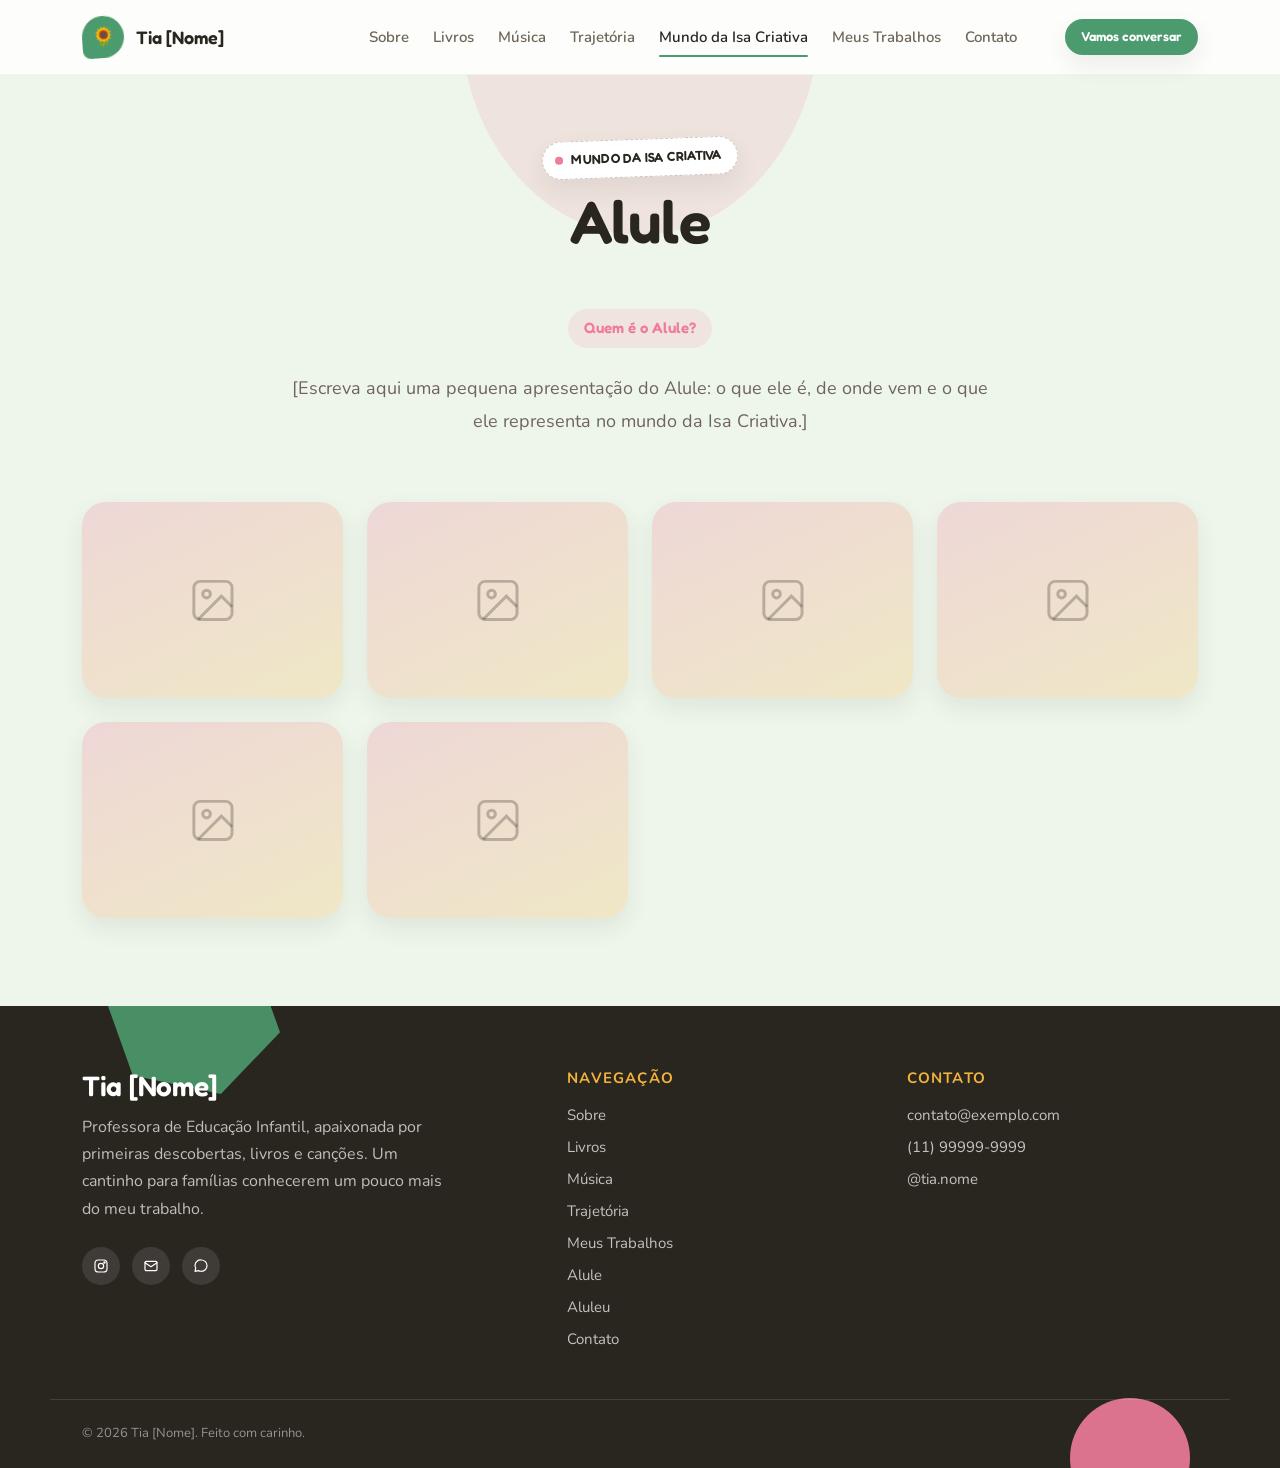
==== alule.html @ ca898e79 "Add pages for Alule and Aluleu, including character bios and galleries - Created alule.html and alul" ====
<!doctype html>
<html lang="pt-BR">
<head>
  <meta charset="UTF-8" />
  <meta name="viewport" content="width=device-width, initial-scale=1.0" />
  <title>Alule — Mundo da Isa Criativa</title>
  <meta name="description" content="Conheça o Alule, um dos personagens do mundo da Isa Criativa." />

  <link rel="icon" href="data:image/svg+xml,%3Csvg xmlns='http://www.w3.org/2000/svg' viewBox='0 0 100 100'%3E%3Ctext y='.9em' font-size='90'%3E🌻%3C/text%3E%3C/svg%3E" />

  <link rel="preconnect" href="https://fonts.googleapis.com" />
  <link rel="preconnect" href="https://fonts.gstatic.com" crossorigin />
  <link href="https://fonts.googleapis.com/css2?family=Fredoka:wght@500;600;700&family=Nunito:wght@400;600;700;800&display=swap" rel="stylesheet" />

  <link rel="stylesheet" href="css/style.css" />
</head>
<body class="inner-page" style="--page-accent: var(--color-pink); --page-accent-rgb: var(--color-pink-rgb);">
  <a class="skip-link" href="#main">Pular para o conteúdo</a>

  <!-- ===================== HEADER ===================== -->
  <header class="header" id="header">
    <div class="container header__inner">
      <a href="index.html#home" class="header__logo">
        <span class="header__logo-mark">🌻</span>
        Tia [Nome]
      </a>

      <nav class="nav" id="nav">
        <ul class="nav__list">
          <li><a href="index.html#sobre" class="nav__link">Sobre</a></li>
          <li><a href="index.html#livros" class="nav__link">Livros</a></li>
          <li><a href="index.html#musica" class="nav__link">Música</a></li>
          <li><a href="index.html#trajetoria" class="nav__link">Trajetória</a></li>
          <li class="nav__item--has-children">
            <a href="alule.html" class="nav__link">Mundo da Isa Criativa</a>
            <ul class="nav__submenu">
              <li><a href="alule.html" class="nav__link">Alule</a></li>
              <li><a href="aluleu.html" class="nav__link">Aluleu</a></li>
            </ul>
          </li>
          <li><a href="trabalhos.html" class="nav__link">Meus Trabalhos</a></li>
          <li><a href="index.html#contato" class="nav__link">Contato</a></li>
          <li><a href="index.html#contato" class="btn btn--primary btn--sm nav__cta-mobile">Vamos conversar</a></li>
        </ul>
      </nav>

      <a href="index.html#contato" class="btn btn--primary btn--sm header__cta">Vamos conversar</a>

      <button class="nav-toggle" id="navToggle" aria-label="Abrir menu" aria-expanded="false" aria-controls="nav">
        <span></span><span></span><span></span>
      </button>
    </div>
  </header>

  <main id="main">
    <!-- ===================== CABEÇALHO DA PÁGINA ===================== -->
    <section class="page-header">
      <div class="container page-header__inner">
        <span class="eyebrow"><span class="eyebrow__dot"></span> Mundo da Isa Criativa</span>
        <h1 class="page-header__title">Alule</h1>
      </div>
    </section>

    <!-- ===================== TEXTO DE APRESENTAÇÃO ===================== -->
    <section class="section" style="padding-top: 0;">
      <div class="container section__container">
        <!--
          ===================== EDITE SÓ AQUI =====================
          Troque o texto dentro do(s) <p> abaixo pela apresentação real
          do Alule. Pode usar mais de um parágrafo (copie a linha
          <p class="character-bio__text">...</p> quantas vezes precisar).
          ============================================================
        -->
        <div class="character-bio">
          <span class="character-bio__badge">Quem é o Alule?</span>
          <p class="character-bio__text">
            [Escreva aqui uma pequena apresentação do Alule: o que ele é, de onde vem e o
            que ele representa no mundo da Isa Criativa.]
          </p>
        </div>

        <!--
          A galeria abaixo é montada automaticamente por js/galeria.js, a
          partir da lista em js/data-alule.js. Para adicionar/trocar fotos,
          edite SÓ o js/data-alule.js — não precisa mexer neste HTML.
        -->
        <div class="gallery" id="gallery" data-fonte="DADOS_ALULE"></div>
      </div>
    </section>
  </main>

  <!-- ===================== FOOTER ===================== -->
  <footer class="footer">
    <div class="container footer__grid">
      <div class="footer__brand">
        <h2>Tia [Nome]</h2>
        <p>
          Professora de Educação Infantil, apaixonada por primeiras descobertas, livros e
          canções. Um cantinho para famílias conhecerem um pouco mais do meu trabalho.
        </p>
        <div class="footer__socials">
          <a href="https://instagram.com/" target="_blank" rel="noopener" class="footer__social" aria-label="Instagram">
            <svg viewBox="0 0 24 24" fill="none" stroke="currentColor" stroke-width="1.8" stroke-linecap="round" stroke-linejoin="round">
              <rect x="3" y="3" width="18" height="18" rx="5"></rect>
              <circle cx="12" cy="12" r="4"></circle>
              <circle cx="17.2" cy="6.8" r="1"></circle>
            </svg>
          </a>
          <a href="mailto:contato@exemplo.com" class="footer__social" aria-label="E-mail">
            <svg viewBox="0 0 24 24" fill="none" stroke="currentColor" stroke-width="1.8" stroke-linecap="round" stroke-linejoin="round">
              <rect x="3" y="5" width="18" height="14" rx="2"></rect>
              <path d="m3 7 9 6 9-6"></path>
            </svg>
          </a>
          <a href="https://wa.me/5511999999999" target="_blank" rel="noopener" class="footer__social" aria-label="WhatsApp">
            <svg viewBox="0 0 24 24" fill="none" stroke="currentColor" stroke-width="1.8" stroke-linecap="round" stroke-linejoin="round">
              <path d="M21 11.5a8.4 8.4 0 0 1-8.9 8.4 8.5 8.5 0 0 1-4-1L3 20l1.1-5a8.3 8.3 0 0 1-1.1-4.2A8.4 8.4 0 0 1 12.4 3 8.4 8.4 0 0 1 21 11.5Z"></path>
            </svg>
          </a>
        </div>
      </div>

      <div class="footer__column">
        <h3>Navegação</h3>
        <ul>
          <li><a href="index.html#sobre">Sobre</a></li>
          <li><a href="index.html#livros">Livros</a></li>
          <li><a href="index.html#musica">Música</a></li>
          <li><a href="index.html#trajetoria">Trajetória</a></li>
          <li><a href="trabalhos.html">Meus Trabalhos</a></li>
          <li><a href="alule.html">Alule</a></li>
          <li><a href="aluleu.html">Aluleu</a></li>
          <li><a href="index.html#contato">Contato</a></li>
        </ul>
      </div>

      <div class="footer__column">
        <h3>Contato</h3>
        <ul>
          <li><a href="mailto:contato@exemplo.com">contato@exemplo.com</a></li>
          <li><a href="https://wa.me/5511999999999" target="_blank" rel="noopener">(11) 99999-9999</a></li>
          <li><a href="https://instagram.com/" target="_blank" rel="noopener">@tia.nome</a></li>
        </ul>
      </div>
    </div>

    <div class="container footer__bottom">
      <p>&copy; <span id="year"></span> Tia [Nome]. Feito com carinho.</p>
      <!-- <p class="footer__credit">Site desenvolvido por Augusto</p> -->
    </div>
  </footer>

  <script src="js/data-alule.js" defer></script>
  <script src="js/galeria.js" defer></script>
  <script src="js/main.js" defer></script>
</body>
</html>
---- css/style.css ----
/* =========================================================================
   PORTFÓLIO — PROFESSORA DE EDUCAÇÃO INFANTIL
   Folha de estilos única, organizada nos mesmos blocos do projeto Sass
   original (abstracts > base > components > layout > pages), só que já
   compilada para CSS puro.
   ========================================================================= */

/* -------------------------------------------------------------------------
   1. ABSTRACTS — variáveis
   Paleta "mundo da Isa Criativa": fundo verde clarinho + tinta carvão + 6
   cores vivas dos personagens, cada uma com um trabalho fixo (verde =
   natureza, amarelo = alegria, rosa = afeto, azul = calma, roxo =
   imaginação, vermelho = energia). Para trocar QUALQUER cor do site,
   mude só os valores aqui dentro — o resto do arquivo usa só var(--nome).
   ------------------------------------------------------------------------- */
:root {
  /* Cores base */
  --color-text: #29251f;
  --color-text-rgb: 41, 37, 31;
  --color-text-light: #6f6559;
  --color-white: #ffffff;
  --color-white-rgb: 255, 255, 255;
  --color-background: #eef6ec;
  --color-background-soft: #e1efdd;
  --color-border: #d9e8d4;

  /* Cores de destaque — as cores "vivas" dos personagens */
  --color-green: #4c9b6e;
  --color-green-rgb: 76, 155, 110;
  --color-yellow: #f2b33d;
  --color-yellow-rgb: 242, 179, 61;
  --color-pink: #ef7c98;
  --color-pink-rgb: 239, 124, 152;
  --color-blue: #4695d6;
  --color-blue-rgb: 70, 149, 214;
  --color-purple: #9a7fcb;
  --color-purple-rgb: 154, 127, 203;
  --color-red: #e4573f;
  --color-red-rgb: 228, 87, 63;

  /* Tipografia */
  --font-display: "Fredoka", ui-rounded, "Segoe UI", sans-serif;
  --font-body: "Nunito", "Segoe UI", sans-serif;

  --font-xs: 0.8125rem;
  --font-sm: 0.9375rem;
  --font-md: 1rem;
  --font-lg: 1.125rem;
  --font-xl: 1.375rem;
  --font-2xl: 1.75rem;

  --fw-regular: 400;
  --fw-semibold: 600;
  --fw-bold: 700;
  --fw-extrabold: 800;

  /* Espaçamentos */
  --space-1: 0.25rem;
  --space-2: 0.5rem;
  --space-3: 0.75rem;
  --space-4: 1rem;
  --space-5: 1.5rem;
  --space-6: 2rem;
  --space-7: 2.5rem;
  --space-8: 3rem;
  --space-9: 4rem;
  --space-10: 5.5rem;

  /* Raios */
  --radius-sm: 10px;
  --radius-md: 16px;
  --radius-lg: 24px;
  --radius-xl: 28px;
  --radius-pill: 999px;

  /* Sombras */
  --shadow-sm: 0 10px 24px rgba(var(--color-text-rgb), 0.08);
  --shadow-md: 0 18px 36px rgba(var(--color-text-rgb), 0.12);
  --shadow-lg: 0 34px 64px rgba(var(--color-text-rgb), 0.18);

  /* Transições */
  --transition-fast: 150ms ease;
  --transition-normal: 300ms cubic-bezier(0.4, 0, 0.2, 1);

  /* Camadas */
  --z-background: 0;
  --z-default: 1;
  --z-content: 2;
  --z-header: 100;
  --z-overlay: 200;

  /* Layout */
  --container-max: 1180px;
}

/* -------------------------------------------------------------------------
   2. BASE — reset
   ------------------------------------------------------------------------- */
*,
*::before,
*::after {
  box-sizing: border-box;
}

* {
  margin: 0;
}

html {
  -webkit-text-size-adjust: 100%;
  scroll-behavior: smooth;
}

body {
  min-height: 100svh;
  line-height: 1.5;
  -webkit-font-smoothing: antialiased;
}

img,
picture,
svg {
  display: block;
  max-width: 100%;
}

input,
button,
textarea,
select {
  font: inherit;
  color: inherit;
}

button {
  cursor: pointer;
  background: none;
  border: none;
}

a {
  color: inherit;
  text-decoration: none;
}

ul,
ol {
  list-style: none;
  padding: 0;
}

table {
  border-collapse: collapse;
}

@media (prefers-reduced-motion: reduce) {
  html {
    scroll-behavior: auto;
  }

  *,
  *::before,
  *::after {
    animation-duration: 0.001ms !important;
    animation-iteration-count: 1 !important;
    transition-duration: 0.001ms !important;
    scroll-behavior: auto !important;
  }
}

/* -------------------------------------------------------------------------
   3. BASE — tipografia
   ------------------------------------------------------------------------- */
body {
  font-family: var(--font-body);
  font-size: var(--font-md);
  font-weight: var(--fw-regular);
  color: var(--color-text);
  background-color: var(--color-background);
}

h1,
h2,
h3,
h4 {
  font-family: var(--font-display);
  font-weight: var(--fw-semibold);
  line-height: 1.15;
  letter-spacing: -0.01em;
  color: var(--color-text);
}

h1 {
  font-size: clamp(2.25rem, 1.55rem + 3vw, 3.75rem);
  line-height: 1.08;
}

h2 {
  font-size: clamp(1.75rem, 1.45rem + 1.3vw, 2.5rem);
}

h3 {
  font-size: var(--font-xl);
  font-weight: var(--fw-bold);
}

h4 {
  font-size: var(--font-lg);
  font-weight: var(--fw-bold);
}

p {
  color: var(--color-text-light);
}

strong {
  color: var(--color-text);
  font-weight: var(--fw-bold);
}

.eyebrow {
  position: relative;
  display: inline-flex;
  align-items: center;
  gap: var(--space-2);
  padding: var(--space-2) var(--space-4) var(--space-2) var(--space-3);
  border-radius: var(--radius-pill);
  background-color: var(--color-white);
  border: 1.5px dashed rgba(var(--color-text-rgb), 0.22);
  font-family: var(--font-display);
  font-size: var(--font-xs);
  font-weight: var(--fw-semibold);
  letter-spacing: 0.03em;
  text-transform: uppercase;
  color: var(--color-text);
  transform: rotate(-2deg);
  box-shadow: var(--shadow-sm);
}

.eyebrow__dot {
  width: 8px;
  height: 8px;
  border-radius: 50%;
  background-color: var(--color-green);
  flex-shrink: 0;
}

.section--soft .eyebrow,
.contact .eyebrow {
  background-color: var(--color-background);
}

/* -------------------------------------------------------------------------
   4. BASE — utilitários e layout geral
   ------------------------------------------------------------------------- */
.container {
  width: 100%;
  max-width: var(--container-max);
  margin-inline: auto;
  padding-inline: var(--space-6);
}

.skip-link {
  position: absolute;
  top: -100px;
  left: var(--space-4);
  z-index: 999;
  padding: var(--space-3) var(--space-5);
  background-color: var(--color-text);
  color: var(--color-white);
  border-radius: var(--radius-md);
  transition: top var(--transition-fast);
}

.skip-link:focus-visible {
  top: var(--space-4);
}

:focus-visible {
  outline: 3px solid var(--color-blue);
  outline-offset: 3px;
  border-radius: 4px;
}

::selection {
  background-color: rgba(var(--color-yellow-rgb), 0.45);
  color: var(--color-text);
}

@media (max-width: 767px) {
  .container {
    padding-inline: var(--space-5);
  }
}

/* -------------------------------------------------------------------------
   5. COMPONENTS — botões
   ------------------------------------------------------------------------- */
.btn {
  position: relative;
  display: inline-flex;
  align-items: center;
  justify-content: center;
  gap: var(--space-2);
  padding: var(--space-4) var(--space-6);
  border-radius: var(--radius-pill);
  font-family: var(--font-display);
  font-size: var(--font-sm);
  font-weight: var(--fw-semibold);
  white-space: nowrap;
  transition: transform var(--transition-normal), box-shadow var(--transition-normal),
    background-color var(--transition-normal), border-color var(--transition-normal);
}

.btn svg {
  width: 18px;
  height: 18px;
  flex-shrink: 0;
}

.btn--primary {
  background-color: var(--color-green);
  color: var(--color-white);
  box-shadow: var(--shadow-sm);
}

.btn--primary:hover {
  transform: translateY(-3px);
  box-shadow: var(--shadow-md);
  background-color: #429164;
}

.btn--outline {
  background-color: transparent;
  color: var(--color-text);
  border: 1.5px solid var(--color-border);
}

.btn--outline:hover {
  transform: translateY(-3px);
  border-color: var(--color-text);
}

.btn--sm {
  padding: var(--space-2) var(--space-4);
  font-size: var(--font-xs);
}

.btn-row {
  display: flex;
  flex-wrap: wrap;
  align-items: center;
  gap: var(--space-4);
}

@media (max-width: 480px) {
  .btn-row {
    flex-direction: column;
    align-items: stretch;
  }

  .btn {
    width: 100%;
  }
}

/* -------------------------------------------------------------------------
   6. COMPONENTS — formas geométricas (recortes de papel)
   ------------------------------------------------------------------------- */
.shape {
  position: absolute;
  z-index: var(--z-default);
  pointer-events: none;
}

.shape--hexagon {
  clip-path: polygon(25% 3%, 75% 3%, 100% 50%, 75% 97%, 25% 97%, 0% 50%);
}

.shape--circle {
  border-radius: 50%;
}

.shape--square {
  border-radius: var(--radius-sm);
}

.shape--green {
  background-color: var(--color-green);
}

.shape--yellow {
  background-color: var(--color-yellow);
}

.shape--pink {
  background-color: var(--color-pink);
}

.shape--blue {
  background-color: var(--color-blue);
}

.shape--purple {
  background-color: var(--color-purple);
}

.shape--float {
  animation: float 5s ease-in-out infinite;
}

.shape--float-soft {
  animation: float-soft 6s ease-in-out infinite;
}

/* fita/tag adesiva usada como acento pontual */
.tape {
  position: absolute;
  z-index: var(--z-content);
  padding: var(--space-2) var(--space-4);
  background-color: var(--color-white);
  border-radius: var(--radius-sm);
  box-shadow: var(--shadow-sm);
  font-family: var(--font-display);
  font-size: var(--font-xs);
  font-weight: var(--fw-semibold);
  color: var(--color-text);
  transform: rotate(-6deg);
}

/* -------------------------------------------------------------------------
   7. COMPONENTS — livro
   .book-card normal: capa (foto real, com ícone de fallback caso a imagem
   ainda não exista) + título + autora + sinopse + botão "Comprar" grudado
   embaixo (margin-top: auto empurra o botão para o rodapé do card).
   .book-card--soon: terceiro card, sem capa/botão, estilo apagado com
   selo "Em breve". Para trocar texto/link, edite o HTML de cada <article>
   — este bloco de CSS serve para os três cards.
   ------------------------------------------------------------------------- */
.book-card {
  position: relative;
  z-index: var(--z-content);
  display: flex;
  flex-direction: column;
  height: 100%;
  padding: var(--space-6) var(--space-5) var(--space-5);
  background-color: var(--color-white);
  border-radius: var(--radius-lg);
  box-shadow: var(--shadow-sm);
  transition: transform var(--transition-normal), box-shadow var(--transition-normal);
}

.book-card:hover {
  transform: translateY(-6px) rotate(-1deg);
  box-shadow: var(--shadow-md);
}

.book-card__cover {
  position: relative;
  width: 100%;
  max-width: 150px;
  aspect-ratio: 3 / 4;
  margin-bottom: var(--space-5);
  overflow: hidden;
  border-radius: 6px 12px 12px 6px;
  box-shadow: -6px 0 0 -1px rgba(var(--color-text-rgb), 0.06), var(--shadow-sm);
  display: flex;
  align-items: center;
  justify-content: center;
}

.book-card__cover img {
  width: 100%;
  height: 100%;
  object-fit: cover;
}

.book-card__cover::before {
  content: "";
  position: absolute;
  inset: 6px 8px 6px 14px;
  border: 1.5px dashed rgba(255, 255, 255, 0.55);
  border-radius: 2px;
  pointer-events: none;
}

.book-card__cover svg {
  width: 34px;
  height: 34px;
  color: rgba(255, 255, 255, 0.9);
}

.book-card__cover--green {
  background-color: var(--color-green);
}

.book-card__cover--pink {
  background-color: var(--color-pink);
}

.book-card__cover--blue {
  background-color: var(--color-blue);
}

.book-card__cover--yellow {
  background-color: var(--color-yellow);
}

.book-card__cover--red {
  background-color: var(--color-red);
}

.book-card__title {
  margin-bottom: var(--space-1);
}

.book-card__author {
  display: block;
  margin-bottom: var(--space-3);
  font-size: var(--font-xs);
  font-weight: var(--fw-semibold);
  text-transform: uppercase;
  letter-spacing: 0.04em;
  color: var(--color-text-light);
}

.book-card__text {
  font-size: var(--font-sm);
  line-height: 1.7;
}

.book-card__buy {
  display: inline-flex;
  align-items: center;
  gap: var(--space-2);
  margin-top: var(--space-5);
  padding-top: var(--space-4);
  border-top: 1px dashed var(--color-border);
  font-family: var(--font-display);
  font-size: var(--font-sm);
  font-weight: var(--fw-semibold);
  color: var(--color-green);
  transition: gap var(--transition-fast);
}

.book-card__buy svg {
  width: 16px;
  height: 16px;
  flex-shrink: 0;
}

.book-card__buy:hover {
  gap: var(--space-3);
}

.book-card--soon {
  justify-content: center;
  align-items: flex-start;
  background-color: transparent;
  border: 1.5px dashed var(--color-border);
  box-shadow: none;
}

.book-card--soon:hover {
  transform: none;
  box-shadow: none;
}

.book-card__soon-badge {
  display: inline-flex;
  align-items: center;
  gap: var(--space-2);
  margin-bottom: var(--space-4);
  padding: var(--space-1) var(--space-3);
  border-radius: var(--radius-pill);
  background-color: rgba(var(--color-purple-rgb), 0.14);
  color: var(--color-purple);
  font-family: var(--font-display);
  font-size: var(--font-xs);
  font-weight: var(--fw-semibold);
  text-transform: uppercase;
  letter-spacing: 0.04em;
}

.book-card--soon .book-card__title {
  color: var(--color-text-light);
}

/* -------------------------------------------------------------------------
   8. COMPONENTS — player de música (funcional)
   Cada .player__track é um <button> real. js/musica-player.js alterna a
   classe .is-active e troca o ícone play/pause; a cor de cada faixa vem
   de data-color (green | yellow | pink | blue | purple | red), lido via
   --track-accent / --track-accent-rgb. Para trocar as músicas, edite
   SÓ o arquivo js/data-musica.js — este bloco de CSS não precisa mudar.
   ------------------------------------------------------------------------- */
.player {
  position: relative;
  z-index: var(--z-content);
  padding: var(--space-5);
  background-color: var(--color-white);
  border: 1px solid var(--color-border);
  border-radius: var(--radius-lg);
  box-shadow: var(--shadow-sm);
}

.player__label {
  display: block;
  margin-bottom: var(--space-3);
  font-size: var(--font-xs);
  font-weight: var(--fw-bold);
  text-transform: uppercase;
  letter-spacing: 0.06em;
  color: var(--color-green);
}

.player__track {
  display: flex;
  align-items: center;
  gap: var(--space-3);
  width: 100%;
  padding: var(--space-3) var(--space-2);
  border-radius: var(--radius-md);
  text-align: left;
  font-family: inherit;
  color: inherit;
  transition: background-color var(--transition-fast), transform var(--transition-fast);
}

.player__track + .player__track {
  border-top: 1px dashed var(--color-border);
}

.player__track:hover {
  background-color: rgba(var(--color-text-rgb), 0.035);
}

.player__track.is-active {
  background-color: rgba(var(--track-accent-rgb, var(--color-green-rgb)), 0.1);
}

.player__track:disabled {
  cursor: not-allowed;
  opacity: 0.5;
}

.player__icon {
  display: flex;
  align-items: center;
  justify-content: center;
  width: 34px;
  height: 34px;
  flex-shrink: 0;
  border-radius: 50%;
  background-color: rgba(var(--track-accent-rgb, var(--color-green-rgb)), 0.14);
  color: var(--track-accent, var(--color-green));
  transition: background-color var(--transition-fast);
}

.player__icon svg {
  width: 14px;
  height: 14px;
}

.player__icon .icon-pause {
  display: none;
}

.player__track.is-active .icon-play {
  display: none;
}

.player__track.is-active .icon-pause {
  display: block;
}

.player__name {
  font-size: var(--font-sm);
  font-weight: var(--fw-semibold);
  color: var(--color-text);
}

.player__meta {
  font-size: var(--font-xs);
  color: var(--color-text-light);
}

.player__progress {
  margin-top: var(--space-4);
  padding-top: var(--space-4);
  border-top: 1px dashed var(--color-border);
  font-size: var(--font-xs);
  color: var(--color-text-light);
  text-align: center;
}

/* -------------------------------------------------------------------------
   9. COMPONENTS — cards genéricos / crachá
   ------------------------------------------------------------------------- */
.badge-tag {
  display: inline-flex;
  align-items: center;
  gap: var(--space-2);
  padding: var(--space-2) var(--space-4);
  border-radius: var(--radius-pill);
  background-color: var(--color-white);
  border: 1px solid var(--color-border);
  box-shadow: var(--shadow-sm);
  font-family: var(--font-display);
  font-size: var(--font-sm);
  font-weight: var(--fw-semibold);
}

.badge-tag__dot {
  width: 8px;
  height: 8px;
  border-radius: 50%;
  background-color: var(--color-pink);
}

/* -------------------------------------------------------------------------
   10. LAYOUT — cabeçalho
   ------------------------------------------------------------------------- */
.header {
  position: sticky;
  top: 0;
  z-index: var(--z-header);
  border-bottom: 1px solid transparent;
  transition: border-color var(--transition-normal), box-shadow var(--transition-normal);
}

/* O fundo desfocado fica num pseudo-elemento: backdrop-filter direto no
   .header faria o menu mobile (position: fixed) ficar preso dentro dele. */
.header::before {
  content: "";
  position: absolute;
  inset: 0;
  z-index: -1;
  background-color: rgba(var(--color-white-rgb), 0.85);
  backdrop-filter: blur(10px);
}

.header.is-scrolled {
  border-color: var(--color-border);
  box-shadow: var(--shadow-sm);
}

.header__inner {
  display: flex;
  align-items: center;
  justify-content: space-between;
  gap: var(--space-5);
  padding-block: var(--space-4);
}

.header__logo {
  display: inline-flex;
  align-items: center;
  gap: var(--space-3);
  font-family: var(--font-display);
  font-size: var(--font-lg);
  font-weight: var(--fw-semibold);
  color: var(--color-text);
}

.header__logo-mark {
  display: flex;
  align-items: center;
  justify-content: center;
  width: 42px;
  height: 42px;
  flex-shrink: 0;
  border-radius: 50% 50% 50% 8px;
  background-color: var(--color-green);
  color: var(--color-white);
  font-size: 1.15rem;
  transform: rotate(-4deg);
}

.nav {
  margin-left: auto;
}

.nav__list {
  display: flex;
  align-items: center;
  gap: var(--space-6);
}

.nav__link {
  position: relative;
  padding-block: var(--space-2);
  font-size: var(--font-sm);
  font-weight: var(--fw-semibold);
  color: var(--color-text-light);
  transition: color var(--transition-fast);
}

.nav__link::after {
  content: "";
  position: absolute;
  left: 0;
  right: 0;
  bottom: -2px;
  height: 2px;
  border-radius: var(--radius-pill);
  background-color: var(--color-green);
  transform: scaleX(0);
  transform-origin: left;
  transition: transform var(--transition-fast);
}

.nav__link:hover,
.nav__link.is-active {
  color: var(--color-text);
}

.nav__link:hover::after,
.nav__link.is-active::after {
  transform: scaleX(1);
}

.header__cta {
  flex-shrink: 0;
}

/* submenu "Personagens" (Alule / Aluleu) — dropdown no desktop,
   lista sempre aberta e recuada dentro do menu cheio do celular */
.nav__item--has-children {
  position: relative;
}

.nav__submenu {
  display: flex;
  flex-direction: column;
}

@media (min-width: 901px) {
  .nav__list {
    gap: var(--space-5);
  }

  .nav__submenu {
    position: absolute;
    top: calc(100% + var(--space-3));
    left: 50%;
    transform: translate(-50%, 8px);
    min-width: 160px;
    padding: var(--space-2);
    background-color: var(--color-white);
    border: 1px solid var(--color-border);
    border-radius: var(--radius-md);
    box-shadow: var(--shadow-md);
    opacity: 0;
    visibility: hidden;
    pointer-events: none;
    transition: opacity var(--transition-fast), transform var(--transition-fast), visibility var(--transition-fast);
    z-index: var(--z-overlay);
  }

  .nav__item--has-children:hover .nav__submenu,
  .nav__item--has-children:focus-within .nav__submenu {
    opacity: 1;
    visibility: visible;
    pointer-events: auto;
    transform: translate(-50%, 0);
  }

  .nav__submenu .nav__link {
    padding: var(--space-3) var(--space-4);
    border-radius: var(--radius-sm);
    white-space: nowrap;
  }

  .nav__submenu .nav__link::after {
    display: none;
  }

  .nav__submenu .nav__link:hover {
    background-color: var(--color-background);
  }
}

@media (min-width: 901px) and (max-width: 1100px) {
  .nav__list {
    gap: var(--space-4);
  }

  .nav__link {
    font-size: var(--font-xs);
  }
}

.nav-toggle {
  display: none;
  flex-direction: column;
  justify-content: center;
  align-items: center;
  gap: 5px;
  width: 42px;
  height: 42px;
  border-radius: var(--radius-sm);
  flex-shrink: 0;
}

.nav-toggle span {
  display: block;
  width: 22px;
  height: 2px;
  border-radius: var(--radius-pill);
  background-color: var(--color-text);
  transition: transform var(--transition-fast), opacity var(--transition-fast);
}

.nav-toggle[aria-expanded="true"] span:nth-child(1) {
  transform: translateY(7px) rotate(45deg);
}

.nav-toggle[aria-expanded="true"] span:nth-child(2) {
  opacity: 0;
}

.nav-toggle[aria-expanded="true"] span:nth-child(3) {
  transform: translateY(-7px) rotate(-45deg);
}

@media (max-width: 900px) {
  .header__cta {
    display: none;
  }

  .nav-toggle {
    display: flex;
  }

  .nav {
    position: fixed;
    inset: 73px 0 0 0;
    z-index: var(--z-overlay);
    background-color: var(--color-background);
    transform: translateY(-12px);
    opacity: 0;
    visibility: hidden;
    pointer-events: none;
    transition: opacity var(--transition-normal), transform var(--transition-normal), visibility var(--transition-normal);
    overflow-y: auto;
  }

  .nav.is-open {
    transform: translateY(0);
    opacity: 1;
    visibility: visible;
    pointer-events: auto;
  }

  .nav__list {
    flex-direction: column;
    align-items: flex-start;
    gap: var(--space-2);
    padding: var(--space-6) var(--space-5);
  }

  .nav__link {
    display: block;
    width: 100%;
    padding: var(--space-4) var(--space-4);
    border-radius: var(--radius-md);
    font-size: var(--font-lg);
  }

  .nav__link::after {
    display: none;
  }

  .nav__link:hover,
  .nav__link.is-active {
    background-color: var(--color-white);
  }

  .nav__cta-mobile {
    display: inline-flex;
    margin: var(--space-3) var(--space-5) 0;
  }

  .nav__submenu {
    width: 100%;
    padding-left: var(--space-4);
  }

  .nav__submenu .nav__link {
    font-size: var(--font-md);
    color: var(--color-text-light);
  }
}

@media (min-width: 901px) {
  .nav__cta-mobile {
    display: none;
  }
}

/* -------------------------------------------------------------------------
   11. LAYOUT — hero
   ------------------------------------------------------------------------- */
.hero {
  position: relative;
  padding: var(--space-9) 0 var(--space-10);
  overflow: hidden;
}

.hero__bg-shape {
  position: absolute;
  z-index: var(--z-background);
  border-radius: 0 0 45% 45% / 0 0 12% 12%;
  background-color: var(--color-background-soft);
  top: 0;
  left: 0;
  right: 0;
  height: 92%;
}

.hero__grid {
  position: relative;
  z-index: var(--z-content);
  display: grid;
  grid-template-columns: minmax(0, 1.05fr) minmax(0, 0.95fr);
  align-items: center;
  gap: var(--space-9);
}

.hero__content {
  max-width: 620px;
}

.hero__title {
  margin-top: var(--space-4);
  margin-bottom: var(--space-5);
}

.hero__title em {
  font-style: normal;
  color: var(--color-green);
}

.hero__text {
  margin-bottom: var(--space-7);
  font-size: var(--font-lg);
  line-height: 1.75;
  max-width: 52ch;
}

.hero__stats {
  display: flex;
  flex-wrap: wrap;
  gap: var(--space-6);
  margin-top: var(--space-8);
  padding-top: var(--space-6);
  border-top: 1px dashed var(--color-border);
}

.hero__stat strong {
  display: block;
  font-family: var(--font-display);
  font-size: var(--font-2xl);
  color: var(--color-text);
}

.hero__stat span {
  font-size: var(--font-xs);
  color: var(--color-text-light);
}

.hero__visual {
  position: relative;
  min-height: 420px;
  display: flex;
  align-items: center;
  justify-content: center;
}

.hero__frame {
  position: relative;
  width: min(400px, 90%);
  aspect-ratio: 4 / 5;
  z-index: var(--z-content);
}

.hero__frame::before {
  content: "";
  position: absolute;
  inset: -18px;
  border: 2px dashed rgba(var(--color-text-rgb), 0.18);
  border-radius: 45% 55% 52% 48% / 55% 48% 52% 45%;
  animation: rotate-slow 40s linear infinite;
}

.hero__photo {
  position: relative;
  width: 100%;
  height: 100%;
  overflow: hidden;
  border: 8px solid var(--color-white);
  border-radius: 45% 55% 52% 48% / 48% 45% 55% 52%;
  box-shadow: var(--shadow-lg);
  background: linear-gradient(155deg, rgba(var(--color-green-rgb), 0.35), rgba(var(--color-yellow-rgb), 0.3));
}

.hero__photo img {
  width: 100%;
  height: 100%;
  object-fit: cover;
}

.hero__photo-fallback {
  position: absolute;
  inset: 0;
  display: flex;
  align-items: center;
  justify-content: center;
  color: rgba(var(--color-text-rgb), 0.28);
}

.hero__photo-fallback svg {
  width: 30%;
  height: 30%;
}

.hero__badge {
  position: absolute;
  bottom: 6%;
  left: -6%;
  z-index: var(--z-content);
  display: flex;
  align-items: center;
  gap: var(--space-3);
  padding: var(--space-3) var(--space-4);
  background-color: var(--color-white);
  border-radius: var(--radius-md);
  box-shadow: var(--shadow-md);
  transform: rotate(-4deg);
}

.hero__badge-icon {
  display: flex;
  align-items: center;
  justify-content: center;
  width: 34px;
  height: 34px;
  border-radius: 50%;
  background-color: var(--color-pink);
  color: var(--color-white);
  flex-shrink: 0;
}

.hero__badge-icon svg {
  width: 16px;
  height: 16px;
}

.hero__badge strong {
  display: block;
  font-family: var(--font-display);
  font-size: var(--font-sm);
}

.hero__badge span {
  font-size: var(--font-xs);
  color: var(--color-text-light);
}

.hero__shape {
  position: absolute;
  z-index: var(--z-default);
}

.hero__shape--1 {
  width: 90px;
  height: 78px;
  top: 2%;
  right: 6%;
}

.hero__shape--2 {
  width: 56px;
  height: 56px;
  bottom: -2%;
  right: 14%;
}

@media (max-width: 991px) {
  .hero__grid {
    grid-template-columns: 1fr;
    text-align: center;
  }

  .hero__content {
    max-width: 640px;
    margin-inline: auto;
  }

  .hero__text {
    margin-inline: auto;
  }

  .hero__stats {
    justify-content: center;
  }

  .btn-row {
    justify-content: center;
  }

  .hero__visual {
    min-height: 380px;
  }
}

@media (max-width: 767px) {
  .hero {
    padding: var(--space-7) 0 var(--space-8);
  }

  .hero__stats {
    gap: var(--space-5) var(--space-7);
  }

  .hero__badge {
    left: 0;
  }
}

/* -------------------------------------------------------------------------
   12. LAYOUT — seções (genérico)
   ------------------------------------------------------------------------- */
.section {
  position: relative;
  padding: var(--space-10) 0;
  overflow: hidden;
}

.section__container {
  position: relative;
  z-index: var(--z-content);
}

.section__header {
  max-width: 700px;
  margin: 0 auto var(--space-8);
  text-align: center;
}

.section__title {
  margin-top: var(--space-3);
  margin-bottom: var(--space-4);
}

.section__description {
  max-width: 620px;
  margin-inline: auto;
  font-size: var(--font-lg);
  line-height: 1.75;
}

.section--soft {
  background-color: var(--color-background-soft);
}

.section--white {
  background-color: var(--color-white);
}

.section--compact {
  padding: var(--space-8) 0;
}

/* --- sobre --- */
.about__grid {
  display: grid;
  grid-template-columns: minmax(280px, 0.8fr) minmax(0, 1.2fr);
  align-items: center;
  gap: var(--space-9);
}

.about__visual {
  position: relative;
  min-height: 460px;
  display: flex;
  align-items: center;
  justify-content: center;
}

.about__image {
  position: relative;
  width: min(360px, 80%);
  aspect-ratio: 4 / 5;
  overflow: hidden;
  border: 8px solid var(--color-white);
  border-radius: 45% 55% 52% 48% / 48% 45% 55% 52%;
  box-shadow: var(--shadow-lg);
  z-index: var(--z-content);
  background: linear-gradient(155deg, rgba(var(--color-blue-rgb), 0.3), rgba(var(--color-purple-rgb), 0.3));
}

.about__image img {
  width: 100%;
  height: 100%;
  object-fit: cover;
}

.about__image .hero__photo-fallback svg {
  width: 26%;
  height: 26%;
}

.about__shape {
  position: absolute;
  z-index: var(--z-default);
}

.about__shape--green {
  width: 110px;
  height: 95px;
  top: 5%;
  left: 5%;
  background-color: var(--color-green);
  clip-path: polygon(25% 3%, 75% 3%, 100% 50%, 75% 97%, 25% 97%, 0% 50%);
  animation: float-soft 6s ease-in-out infinite;
}

.about__shape--yellow {
  width: 70px;
  height: 70px;
  right: 3%;
  bottom: 8%;
  border-radius: 50%;
  background-color: var(--color-yellow);
  animation: float 5s ease-in-out infinite;
}

.about__shape--pink {
  width: 50px;
  height: 50px;
  left: 4%;
  bottom: 12%;
  background-color: var(--color-pink);
  transform: rotate(45deg);
}

.about__content {
  max-width: 650px;
}

.about__text {
  margin-bottom: var(--space-5);
  font-size: var(--font-lg);
  line-height: 1.85;
}

.about__highlights {
  display: grid;
  grid-template-columns: repeat(2, 1fr);
  gap: var(--space-4);
  margin-top: var(--space-6);
}

.about__highlight {
  padding: var(--space-4);
  border-radius: var(--radius-md);
  background-color: var(--color-white);
  border: 1px solid var(--color-border);
  transition: transform var(--transition-normal), box-shadow var(--transition-normal);
}

.about__highlight:hover {
  transform: translateY(-4px);
  box-shadow: var(--shadow-sm);
}

.about__highlight strong {
  display: block;
  margin-bottom: var(--space-1);
  font-family: var(--font-display);
  font-size: var(--font-xl);
  color: var(--color-green);
}

.about__highlight span {
  font-size: var(--font-sm);
  color: var(--color-text-light);
}

.about__highlight:nth-child(2) strong {
  color: var(--color-blue);
}

.about__highlight:nth-child(3) strong {
  color: var(--color-pink);
}

.about__highlight:nth-child(4) strong {
  color: var(--color-purple);
}

/* --- livros --- */
.books {
  position: relative;
}

.books__grid {
  display: grid;
  grid-template-columns: repeat(3, 1fr);
  gap: var(--space-6);
}

.books__item {
  position: relative;
}

.books__item:nth-child(1)::before,
.books__item:nth-child(2)::before,
.books__item:nth-child(3)::before {
  content: "";
  position: absolute;
  width: 55px;
  height: 55px;
  border-radius: 50%;
  z-index: var(--z-background);
}

.books__item:nth-child(1)::before {
  top: -15px;
  left: -15px;
  background-color: rgba(var(--color-yellow-rgb), 0.75);
}

.books__item:nth-child(2)::before {
  right: -15px;
  top: 30%;
  background-color: rgba(var(--color-blue-rgb), 0.65);
}

.books__item:nth-child(3)::before {
  bottom: -15px;
  left: 15%;
  background-color: rgba(var(--color-pink-rgb), 0.65);
}

/* --- música --- */
.music-section__grid {
  display: grid;
  grid-template-columns: minmax(0, 0.9fr) minmax(0, 1.1fr);
  align-items: center;
  gap: var(--space-9);
}

.music-section__visual {
  position: relative;
  min-height: 350px;
  display: flex;
  align-items: center;
  justify-content: center;
}

.music-section__disc {
  position: relative;
  width: 280px;
  height: 280px;
  border-radius: 50%;
  background: repeating-radial-gradient(circle, #30333a 0, #30333a 2px, #25272c 3px, #25272c 5px);
  box-shadow: 0 25px 50px rgba(var(--color-text-rgb), 0.2);
  animation: rotate-slow 5.5s linear infinite;
  /* parado por padrão — só gira enquanto uma faixa toca (js/musica-player.js) */
  animation-play-state: paused;
  transition: box-shadow var(--transition-normal);
}

.music-section__disc.is-playing {
  animation-play-state: running;
  box-shadow: 0 30px 60px rgba(var(--color-text-rgb), 0.3);
}

.music-section__disc::before {
  content: "";
  position: absolute;
  top: 50%;
  left: 50%;
  width: 105px;
  height: 105px;
  border-radius: 50%;
  background-color: var(--track-accent, var(--color-pink));
  transform: translate(-50%, -50%);
  transition: background-color var(--transition-normal);
}

.music-section__disc::after {
  content: "";
  position: absolute;
  top: 50%;
  left: 50%;
  width: 22px;
  height: 22px;
  border-radius: 50%;
  background-color: var(--color-white);
  transform: translate(-50%, -50%);
}

.music-section__content {
  max-width: 580px;
}

.music-section__text {
  margin-bottom: var(--space-6);
  font-size: var(--font-lg);
  line-height: 1.8;
}

.music-section__player {
  margin-bottom: var(--space-6);
}

.music-section__spotify {
  display: inline-flex;
  align-items: center;
  gap: var(--space-3);
  padding: var(--space-3) var(--space-5);
  border-radius: var(--radius-pill);
  background-color: rgba(var(--color-green-rgb), 0.1);
  color: var(--color-green);
  font-weight: var(--fw-bold);
  transition: transform var(--transition-normal), background-color var(--transition-normal);
}

.music-section__spotify:hover {
  transform: translateY(-3px);
  background-color: rgba(var(--color-green-rgb), 0.16);
}

.music-section__spotify svg {
  width: 20px;
  height: 20px;
}

/* --- trajetória --- */
.timeline {
  position: relative;
  max-width: 850px;
  margin-inline: auto;
}

.timeline::before {
  content: "";
  position: absolute;
  top: 0;
  bottom: 0;
  left: 50%;
  width: 3px;
  border-radius: var(--radius-pill);
  background: linear-gradient(to bottom, var(--color-green), var(--color-yellow), var(--color-blue), var(--color-pink));
  transform: translateX(-50%);
}

.timeline__item {
  position: relative;
  width: 50%;
  padding: 0 var(--space-7) var(--space-8);
}

.timeline__item:nth-child(odd) {
  margin-right: auto;
  text-align: right;
}

.timeline__item:nth-child(even) {
  margin-left: 50%;
}

.timeline__dot {
  position: absolute;
  top: 0;
  width: 18px;
  height: 18px;
  border: 4px solid var(--color-background);
  border-radius: 50%;
  background-color: var(--color-green);
  box-shadow: 0 0 0 3px rgba(var(--color-green-rgb), 0.2);
}

.timeline__item:nth-child(odd) .timeline__dot {
  right: -9px;
}

.timeline__item:nth-child(even) .timeline__dot {
  left: -9px;
}

.timeline__year {
  display: block;
  margin-bottom: var(--space-2);
  font-family: var(--font-display);
  font-size: var(--font-xl);
  color: var(--color-purple);
}

.timeline__title {
  margin-bottom: var(--space-2);
}

.timeline__description {
  font-size: var(--font-md);
  line-height: 1.7;
}

.timeline__item:nth-child(2) .timeline__dot {
  background-color: var(--color-yellow);
  box-shadow: 0 0 0 3px rgba(var(--color-yellow-rgb), 0.2);
}

.timeline__item:nth-child(3) .timeline__dot {
  background-color: var(--color-blue);
  box-shadow: 0 0 0 3px rgba(var(--color-blue-rgb), 0.2);
}

.timeline__item:nth-child(4) .timeline__dot {
  background-color: var(--color-pink);
  box-shadow: 0 0 0 3px rgba(var(--color-pink-rgb), 0.2);
}

/* --- contato --- */
.contact__grid {
  display: grid;
  grid-template-columns: minmax(0, 1fr) minmax(0, 0.8fr);
  gap: var(--space-8);
  align-items: center;
}

.contact__content {
  max-width: 600px;
}

.contact__text {
  margin-bottom: var(--space-6);
  font-size: var(--font-lg);
  line-height: 1.8;
}

.contact__links {
  display: flex;
  flex-wrap: wrap;
  gap: var(--space-3);
}

.contact__link {
  display: inline-flex;
  align-items: center;
  gap: var(--space-2);
  padding: var(--space-3) var(--space-4);
  border-radius: var(--radius-pill);
  background-color: var(--color-white);
  border: 1px solid var(--color-border);
  font-weight: var(--fw-bold);
  font-size: var(--font-sm);
  transition: transform var(--transition-normal), border-color var(--transition-normal), box-shadow var(--transition-normal);
}

.contact__link:hover {
  transform: translateY(-3px);
  border-color: var(--color-green);
  box-shadow: var(--shadow-sm);
}

.contact__link svg {
  width: 18px;
  height: 18px;
  color: var(--color-green);
}

.contact__visual {
  position: relative;
  min-height: 350px;
  display: flex;
  align-items: center;
  justify-content: center;
}

.contact__card {
  position: relative;
  width: min(340px, 90%);
  padding: var(--space-7);
  border-radius: var(--radius-xl);
  background-color: var(--color-yellow);
  box-shadow: var(--shadow-lg);
  transform: rotate(3deg);
  z-index: var(--z-content);
}

.contact__card::before {
  content: "";
  position: absolute;
  inset: 10px;
  border: 2px dashed rgba(var(--color-text-rgb), 0.15);
  border-radius: calc(var(--radius-xl) - 8px);
  pointer-events: none;
}

.contact__card h3 {
  margin-bottom: var(--space-3);
}

.contact__card p {
  color: var(--color-text);
}

.contact__card-row {
  display: flex;
  justify-content: space-between;
  gap: var(--space-3);
  margin-top: var(--space-5);
  padding-top: var(--space-4);
  border-top: 1px dashed rgba(var(--color-text-rgb), 0.2);
}

.contact__card-row strong {
  display: block;
  font-size: var(--font-xs);
  text-transform: uppercase;
  letter-spacing: 0.04em;
  color: var(--color-text);
}

.contact__card-row span {
  font-size: var(--font-xs);
  color: rgba(var(--color-text-rgb), 0.7);
}

@media (max-width: 991px) {
  .section {
    padding: var(--space-9) 0;
  }

  .about__grid {
    grid-template-columns: 1fr;
    gap: var(--space-7);
  }

  .about__visual {
    min-height: 420px;
  }

  .about__content {
    max-width: 700px;
    margin-inline: auto;
    text-align: center;
  }

  .about__highlights {
    text-align: left;
  }

  .books__grid {
    grid-template-columns: repeat(3, minmax(0, 1fr));
    gap: var(--space-4);
  }

  .music-section__grid {
    grid-template-columns: 1fr;
    gap: var(--space-7);
    text-align: center;
  }

  .music-section__content {
    margin-inline: auto;
  }

  .music-section__player {
    text-align: left;
  }

  .contact__grid {
    grid-template-columns: 1fr;
    text-align: center;
  }

  .contact__content {
    margin-inline: auto;
  }

  .contact__links {
    justify-content: center;
  }
}

@media (max-width: 767px) {
  .section {
    padding: var(--space-8) 0;
  }

  .section__header {
    margin-bottom: var(--space-6);
  }

  .section__description {
    font-size: var(--font-md);
  }

  .about__visual {
    min-height: 350px;
  }

  .about__image {
    width: 75%;
    border-width: 6px;
  }

  .about__highlights {
    grid-template-columns: 1fr;
  }

  .about__shape--green {
    width: 75px;
    height: 65px;
  }

  .about__shape--yellow {
    width: 50px;
    height: 50px;
  }

  .about__shape--pink {
    width: 35px;
    height: 35px;
  }

  .books__grid {
    grid-template-columns: 1fr;
    max-width: 320px;
    margin-inline: auto;
    gap: var(--space-7);
  }

  .music-section__visual {
    min-height: 280px;
  }

  .music-section__disc {
    width: 220px;
    height: 220px;
  }

  .music-section__disc::before {
    width: 82px;
    height: 82px;
  }

  .music-section__disc::after {
    width: 17px;
    height: 17px;
  }

  .timeline::before {
    left: 10px;
  }

  .timeline__item {
    width: 100%;
    margin: 0 0 var(--space-6) !important;
    padding: 0 0 var(--space-6) 40px;
    text-align: left !important;
  }

  .timeline__dot {
    left: 1px !important;
    right: auto !important;
  }

  .contact__links {
    flex-direction: column;
  }

  .contact__link {
    justify-content: center;
  }

  .contact__visual {
    min-height: 280px;
  }
}

/* -------------------------------------------------------------------------
   13. LAYOUT — rodapé
   ------------------------------------------------------------------------- */
.footer {
  position: relative;
  padding: var(--space-9) 0 var(--space-5);
  overflow: hidden;
  background-color: var(--color-text);
  color: var(--color-white);
}

.footer::before {
  content: "";
  position: absolute;
  width: 180px;
  height: 155px;
  top: -70px;
  left: 8%;
  background-color: var(--color-green);
  clip-path: polygon(25% 3%, 75% 3%, 100% 50%, 75% 97%, 25% 97%, 0% 50%);
  opacity: 0.9;
  transform: rotate(12deg);
}

.footer::after {
  content: "";
  position: absolute;
  width: 120px;
  height: 120px;
  right: 7%;
  bottom: -50px;
  border-radius: 50%;
  background-color: var(--color-pink);
  opacity: 0.9;
}

.footer__grid {
  position: relative;
  display: grid;
  grid-template-columns: 1.2fr 0.8fr 0.8fr;
  gap: var(--space-8);
  z-index: var(--z-content);
}

.footer__brand h2 {
  margin-bottom: var(--space-3);
  font-size: var(--font-2xl);
  color: var(--color-white);
}

.footer__brand p {
  max-width: 380px;
  color: rgba(var(--color-white-rgb), 0.7);
  line-height: 1.7;
}

.footer__socials {
  display: flex;
  gap: var(--space-3);
  margin-top: var(--space-5);
}

.footer__social {
  display: flex;
  align-items: center;
  justify-content: center;
  width: 38px;
  height: 38px;
  border-radius: 50%;
  background-color: rgba(var(--color-white-rgb), 0.1);
  color: var(--color-white);
  transition: background-color var(--transition-fast), transform var(--transition-fast);
}

.footer__social:hover {
  background-color: var(--color-green);
  transform: translateY(-3px);
}

.footer__social svg {
  width: 16px;
  height: 16px;
}

.footer__column h3 {
  margin-bottom: var(--space-4);
  font-family: var(--font-body);
  font-size: var(--font-sm);
  font-weight: var(--fw-bold);
  text-transform: uppercase;
  letter-spacing: 0.08em;
  color: var(--color-yellow);
}

.footer__column ul {
  display: flex;
  flex-direction: column;
  gap: var(--space-2);
}

.footer__column a {
  color: rgba(var(--color-white-rgb), 0.72);
  font-size: var(--font-sm);
  transition: color var(--transition-fast);
}

.footer__column a:hover {
  color: var(--color-white);
}

.footer__bottom {
  position: relative;
  display: flex;
  align-items: center;
  justify-content: space-between;
  gap: var(--space-4);
  margin-top: var(--space-8);
  padding-top: var(--space-5);
  border-top: 1px solid rgba(var(--color-white-rgb), 0.12);
  z-index: var(--z-content);
}

.footer__bottom p {
  font-size: var(--font-xs);
  color: rgba(var(--color-white-rgb), 0.5);
}

.footer__credit {
  font-size: var(--font-xs);
  color: rgba(var(--color-white-rgb), 0.35) !important;
}

@media (max-width: 767px) {
  .footer {
    padding-top: var(--space-8);
  }

  .footer__grid {
    grid-template-columns: 1fr;
    gap: var(--space-6);
    text-align: center;
  }

  .footer__brand p {
    margin-inline: auto;
  }

  .footer__socials {
    justify-content: center;
  }

  .footer__column ul {
    align-items: center;
  }

  .footer__bottom {
    flex-direction: column;
    text-align: center;
  }
}

/* -------------------------------------------------------------------------
   14. PAGES — home
   ------------------------------------------------------------------------- */
.home .section + .section {
  border-top: 1px solid rgba(var(--color-text-rgb), 0.025);
}

.home [id] {
  scroll-margin-top: 90px;
}

.reveal {
  opacity: 0;
  transform: translateY(30px);
  transition: opacity 700ms ease, transform 700ms ease;
}

.reveal.is-visible {
  opacity: 1;
  transform: translateY(0);
}

@media (prefers-reduced-motion: reduce) {
  .reveal {
    opacity: 1;
    transform: none;
  }
}

/* -------------------------------------------------------------------------
   16. COMPONENTS — cabeçalho de página interna
   Usado no topo de trabalhos.html, alule.html e aluleu.html. Cada página
   define --page-accent / --page-accent-rgb no <body> (veja bloco 19) para
   colorir o traço e o eyebrow sem duplicar CSS.
   ------------------------------------------------------------------------- */
.page-header {
  position: relative;
  padding: var(--space-9) 0 var(--space-7);
  text-align: center;
  overflow: hidden;
}

.page-header::before {
  content: "";
  position: absolute;
  z-index: var(--z-background);
  top: -60px;
  left: 50%;
  width: 360px;
  height: 220px;
  background-color: rgba(var(--page-accent-rgb, var(--color-green-rgb)), 0.16);
  border-radius: 0 0 50% 50% / 0 0 100% 100%;
  transform: translateX(-50%);
}

.page-header__inner {
  position: relative;
  z-index: var(--z-content);
  max-width: 680px;
  margin-inline: auto;
}

.page-header .eyebrow__dot {
  background-color: var(--page-accent, var(--color-green));
}

.page-header__title {
  margin-top: var(--space-3);
  margin-bottom: var(--space-4);
}

.page-header__text {
  font-size: var(--font-lg);
  line-height: 1.8;
}

/* -------------------------------------------------------------------------
   17. COMPONENTS — galeria de fotos
   Usada no banco de fotos (Meus Trabalhos) e nas páginas dos personagens.
   js/galeria.js lê um array de { src, alt } de cada arquivo js/data-*.js e
   gera um .gallery__item para cada foto — para adicionar/trocar fotos,
   edite só o array, nunca este CSS nem o HTML.
   ------------------------------------------------------------------------- */
.gallery {
  display: grid;
  grid-template-columns: repeat(auto-fill, minmax(240px, 1fr));
  gap: var(--space-5);
}

.gallery__item {
  position: relative;
  aspect-ratio: 4 / 3;
  overflow: hidden;
  border-radius: var(--radius-lg);
  background: linear-gradient(155deg, rgba(var(--page-accent-rgb, var(--color-green-rgb)), 0.25), rgba(var(--color-yellow-rgb), 0.22));
  box-shadow: var(--shadow-sm);
  transition: transform var(--transition-normal), box-shadow var(--transition-normal);
}

.gallery__item:hover {
  transform: translateY(-5px) rotate(-0.6deg);
  box-shadow: var(--shadow-md);
}

.gallery__item img {
  width: 100%;
  height: 100%;
  object-fit: cover;
}

.gallery__item .hero__photo-fallback svg {
  width: 26%;
  height: 26%;
}

.gallery__caption {
  position: absolute;
  inset: auto 0 0 0;
  padding: var(--space-3) var(--space-4);
  background: linear-gradient(to top, rgba(var(--color-text-rgb), 0.75), transparent);
  color: var(--color-white);
  font-size: var(--font-xs);
  font-weight: var(--fw-semibold);
  opacity: 0;
  transform: translateY(6px);
  transition: opacity var(--transition-fast), transform var(--transition-fast);
}

.gallery__item:hover .gallery__caption,
.gallery__item:focus-within .gallery__caption {
  opacity: 1;
  transform: translateY(0);
}

.gallery__empty {
  grid-column: 1 / -1;
  padding: var(--space-8);
  text-align: center;
  border: 1.5px dashed var(--color-border);
  border-radius: var(--radius-lg);
  color: var(--color-text-light);
}

/* -------------------------------------------------------------------------
   18. COMPONENTS — biografia do personagem
   Bloco de texto curto (editado à mão por Augusto) acima da galeria nas
   páginas alule.html / aluleu.html.
   ------------------------------------------------------------------------- */
.character-bio {
  max-width: 720px;
  margin: 0 auto var(--space-9);
  text-align: center;
}

.character-bio__badge {
  display: inline-flex;
  align-items: center;
  gap: var(--space-2);
  margin-bottom: var(--space-5);
  padding: var(--space-2) var(--space-4);
  border-radius: var(--radius-pill);
  background-color: rgba(var(--page-accent-rgb, var(--color-green-rgb)), 0.14);
  color: var(--page-accent, var(--color-green));
  font-family: var(--font-display);
  font-weight: var(--fw-semibold);
  font-size: var(--font-sm);
}

.character-bio__text {
  font-size: var(--font-lg);
  line-height: 1.85;
}

.character-bio__text + .character-bio__text {
  margin-top: var(--space-4);
}

/* -------------------------------------------------------------------------
   19. PAGES — páginas internas (trabalhos / personagens)
   Cada página define a cor de destaque no próprio <body>, ex.:
   <body class="inner-page" style="--page-accent: var(--color-blue); --page-accent-rgb: var(--color-blue-rgb);">
   ------------------------------------------------------------------------- */
.inner-page [id] {
  scroll-margin-top: 90px;
}

/* -------------------------------------------------------------------------
   20. ABSTRACTS — animações
   ------------------------------------------------------------------------- */
@keyframes float {
  0%,
  100% {
    transform: translateY(0);
  }
  50% {
    transform: translateY(-14px);
  }
}

@keyframes float-soft {
  0%,
  100% {
    transform: translateY(0) rotate(0deg);
  }
  50% {
    transform: translateY(-10px) rotate(-4deg);
  }
}

@keyframes rotate-slow {
  from {
    transform: rotate(0deg);
  }
  to {
    transform: rotate(360deg);
  }
}
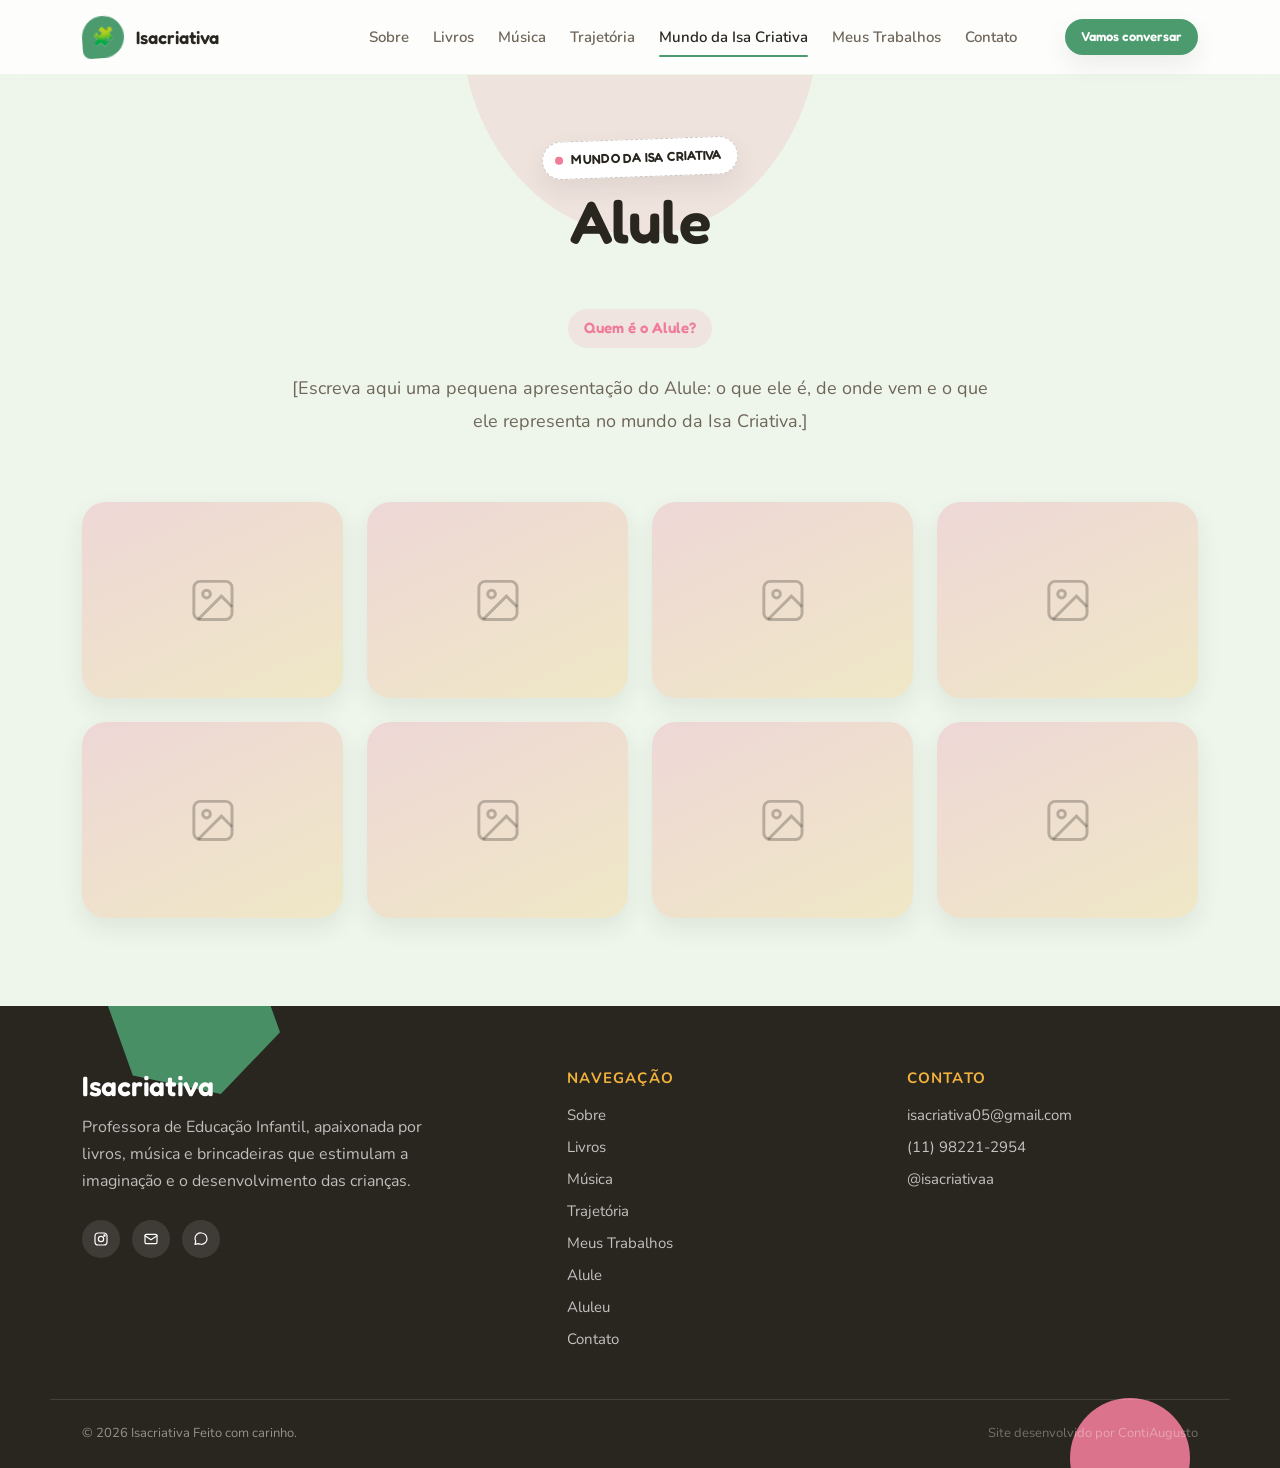
==== commit 7d35661f: "Update branding and contact information across multiple pages" ====
--- a/alule.html
+++ b/alule.html
@@ -20,9 +20,9 @@
   <!-- ===================== HEADER ===================== -->
   <header class="header" id="header">
     <div class="container header__inner">
-      <a href="index.html#home" class="header__logo">
-        <span class="header__logo-mark">🌻</span>
-        Tia [Nome]
+     <a href="index.html#home" class="header__logo">
+        <span class="header__logo-mark">🧩</span>
+        Isacriativa
       </a>
 
       <nav class="nav" id="nav">
@@ -89,30 +89,28 @@
     </section>
   </main>
 
-  <!-- ===================== FOOTER ===================== -->
-  <footer class="footer">
+ <footer class="footer">
     <div class="container footer__grid">
       <div class="footer__brand">
-        <h2>Tia [Nome]</h2>
+        <h2>Isacriativa</h2>
         <p>
-          Professora de Educação Infantil, apaixonada por primeiras descobertas, livros e
-          canções. Um cantinho para famílias conhecerem um pouco mais do meu trabalho.
+          Professora de Educação Infantil, apaixonada por livros, música e brincadeiras que estimulam a imaginação e o desenvolvimento das crianças.
         </p>
         <div class="footer__socials">
-          <a href="https://instagram.com/" target="_blank" rel="noopener" class="footer__social" aria-label="Instagram">
+          <a href="https://instagram.com/isacriativaa" target="_blank" rel="noopener" class="footer__social" aria-label="Instagram">
             <svg viewBox="0 0 24 24" fill="none" stroke="currentColor" stroke-width="1.8" stroke-linecap="round" stroke-linejoin="round">
               <rect x="3" y="3" width="18" height="18" rx="5"></rect>
               <circle cx="12" cy="12" r="4"></circle>
               <circle cx="17.2" cy="6.8" r="1"></circle>
             </svg>
           </a>
-          <a href="mailto:contato@exemplo.com" class="footer__social" aria-label="E-mail">
+          <a href="mailto:isacriativa05@gmail.com" class="footer__social" aria-label="E-mail">
             <svg viewBox="0 0 24 24" fill="none" stroke="currentColor" stroke-width="1.8" stroke-linecap="round" stroke-linejoin="round">
               <rect x="3" y="5" width="18" height="14" rx="2"></rect>
               <path d="m3 7 9 6 9-6"></path>
             </svg>
           </a>
-          <a href="https://wa.me/5511999999999" target="_blank" rel="noopener" class="footer__social" aria-label="WhatsApp">
+          <a href="https://wa.me/5511982212954" target="_blank" rel="noopener" class="footer__social" aria-label="WhatsApp">
             <svg viewBox="0 0 24 24" fill="none" stroke="currentColor" stroke-width="1.8" stroke-linecap="round" stroke-linejoin="round">
               <path d="M21 11.5a8.4 8.4 0 0 1-8.9 8.4 8.5 8.5 0 0 1-4-1L3 20l1.1-5a8.3 8.3 0 0 1-1.1-4.2A8.4 8.4 0 0 1 12.4 3 8.4 8.4 0 0 1 21 11.5Z"></path>
             </svg>
@@ -123,30 +121,31 @@
       <div class="footer__column">
         <h3>Navegação</h3>
         <ul>
-          <li><a href="index.html#sobre">Sobre</a></li>
-          <li><a href="index.html#livros">Livros</a></li>
-          <li><a href="index.html#musica">Música</a></li>
-          <li><a href="index.html#trajetoria">Trajetória</a></li>
+          <li><a href="#sobre">Sobre</a></li>
+          <li><a href="#livros">Livros</a></li>
+          <li><a href="#musica">Música</a></li>
+          <li><a href="#trajetoria">Trajetória</a></li>
           <li><a href="trabalhos.html">Meus Trabalhos</a></li>
           <li><a href="alule.html">Alule</a></li>
           <li><a href="aluleu.html">Aluleu</a></li>
-          <li><a href="index.html#contato">Contato</a></li>
+          <li><a href="#contato">Contato</a></li>
         </ul>
       </div>
 
       <div class="footer__column">
         <h3>Contato</h3>
         <ul>
-          <li><a href="mailto:contato@exemplo.com">contato@exemplo.com</a></li>
-          <li><a href="https://wa.me/5511999999999" target="_blank" rel="noopener">(11) 99999-9999</a></li>
-          <li><a href="https://instagram.com/" target="_blank" rel="noopener">@tia.nome</a></li>
+          <li><a href="mailto:isacriativa05@gmail.com">isacriativa05@gmail.com</a></li>
+          <li><a href="https://wa.me/5511982212954" target="_blank" rel="noopener">(11) 98221-2954</a></li>
+          <li><a href="https://instagram.com/isacriativaa" target="_blank" rel="noopener">@isacriativaa</a></li>
         </ul>
       </div>
     </div>
 
     <div class="container footer__bottom">
-      <p>&copy; <span id="year"></span> Tia [Nome]. Feito com carinho.</p>
-      <!-- <p class="footer__credit">Site desenvolvido por Augusto</p> -->
+      <p>&copy; <span id="year"></span> Isacriativa Feito com carinho.</p>
+      
+    <p class="footer__credit">Site desenvolvido por ContiAugusto</p>
     </div>
   </footer>
 
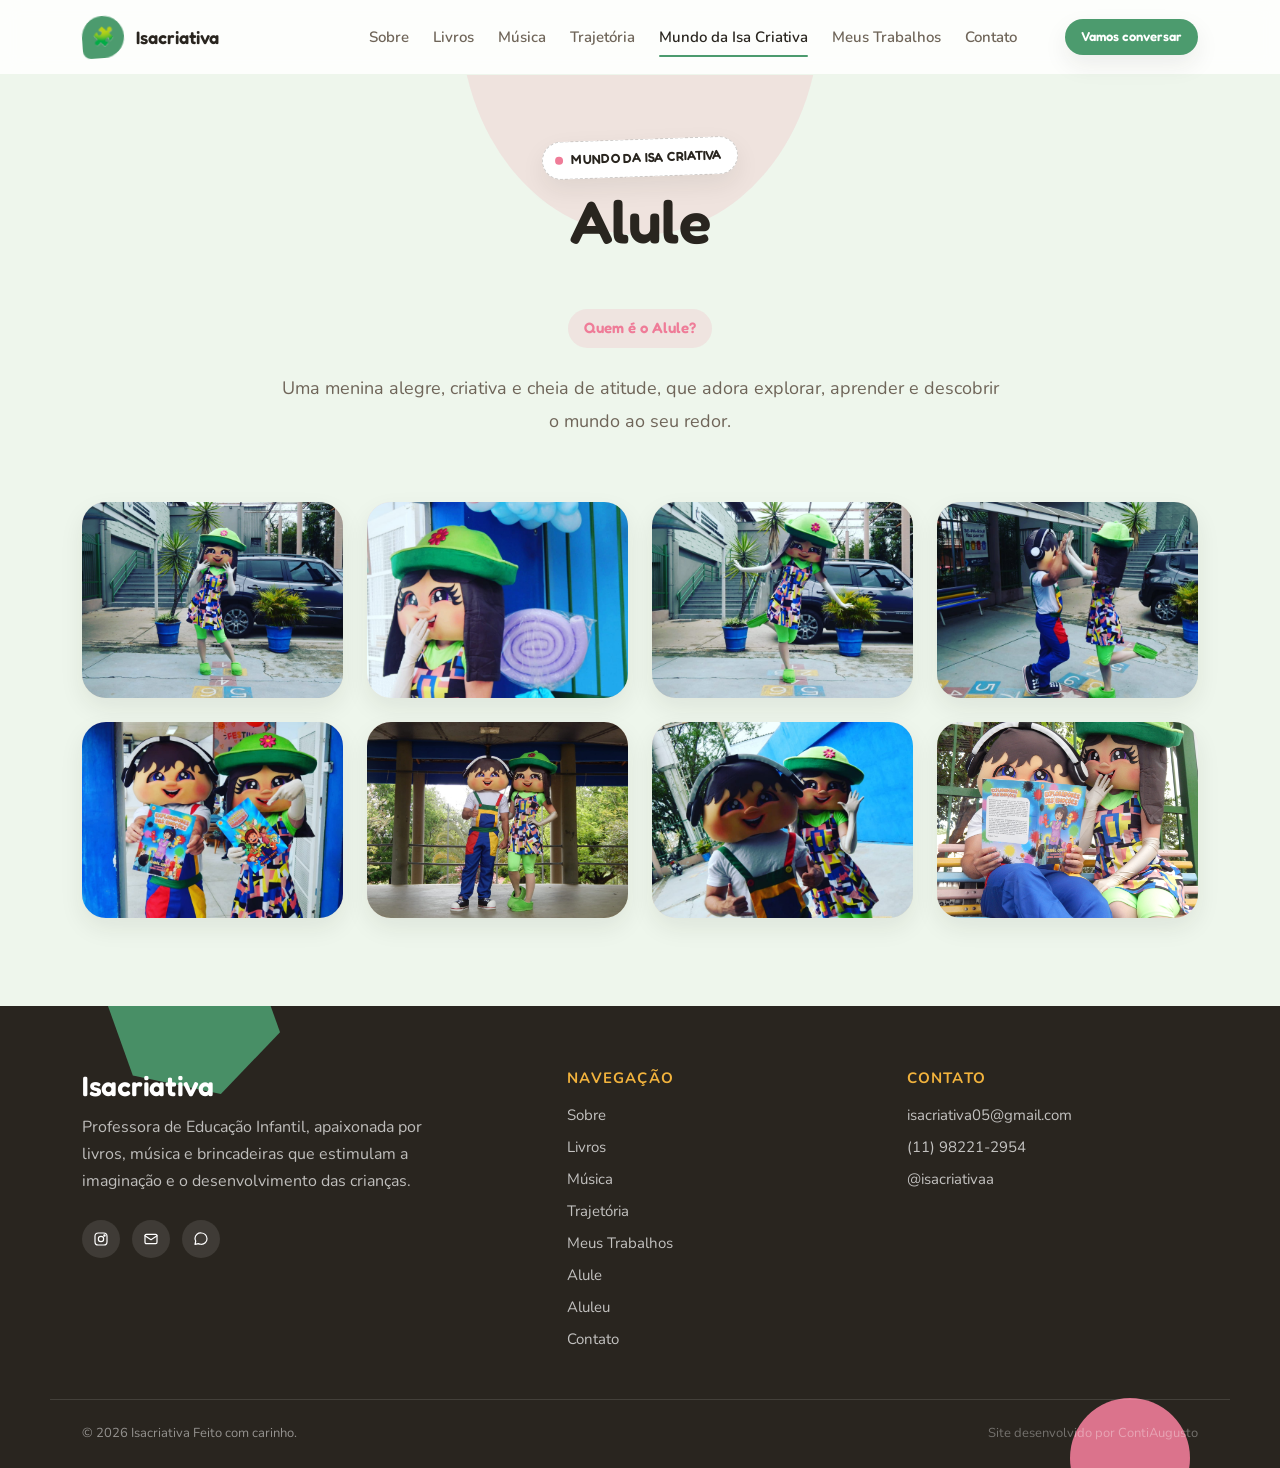
==== commit 60966a34: "Update character descriptions and correct song titles for consistency" ====
--- a/alule.html
+++ b/alule.html
@@ -74,8 +74,7 @@
         <div class="character-bio">
           <span class="character-bio__badge">Quem é o Alule?</span>
           <p class="character-bio__text">
-            [Escreva aqui uma pequena apresentação do Alule: o que ele é, de onde vem e o
-            que ele representa no mundo da Isa Criativa.]
+            Uma menina alegre, criativa e cheia de atitude, que adora explorar, aprender e descobrir o mundo ao seu redor.
           </p>
         </div>
 
--- a/css/style.css
+++ b/css/style.css
@@ -37,6 +37,7 @@
   --color-purple-rgb: 154, 127, 203;
   --color-red: #e4573f;
   --color-red-rgb: 228, 87, 63;
+  
 
   /* Tipografia */
   --font-display: "Fredoka", ui-rounded, "Segoe UI", sans-serif;
@@ -91,6 +92,48 @@
 
   /* Layout */
   --container-max: 1180px;
+}
+:root {
+  /* Green */
+  --color-green-new: #4c9b6e;
+  --color-green-new-rgb: 76, 155, 110;
+  --gradient-green: linear-gradient(135deg, #4c9b6e, #38ef7d);
+  --gradient-zebra-green: repeating-linear-gradient(135deg, #4c9b6e 0px, #4c9b6e 10px, #ffffff 10px, #ffffff 20px);
+
+  /* Yellow */
+  --color-yellow-new: #f2b33d;
+  --color-yellow-new-rgb: 242, 179, 61;
+  --gradient-yellow: linear-gradient(135deg, #f2b33d, #ffd200);
+
+  /* Pink */
+  --color-pink-new: #ef7c98;
+  --color-pink-new-rgb: 239, 124, 152;
+  --gradient-pink: linear-gradient(135deg, #ef7c98, #ff6a88);
+
+  /* Blue */
+  --color-blue-new: #4695d6;
+  --color-blue-new-rgb: 70, 149, 214;
+  --gradient-blue: linear-gradient(135deg, #4695d6, #6dd5ed);
+
+  /* Purple */
+  --color-purple-new: #9a7fcb;
+  --color-purple-new-rgb: 154, 127, 203;
+  --gradient-purple: linear-gradient(135deg, #9a7fcb, #c084fc);
+
+  /* Red */
+  --color-red-new: #e4573f;
+  --color-red-new-rgb: 228, 87, 63;
+  --gradient-red: linear-gradient(135deg, #e4573f, #ff8066);
+
+  /* Orange - New */
+  --color-orange-new: #f28c38;
+  --color-orange-new-rgb: 242, 140, 56;
+  --gradient-orange: linear-gradient(135deg, #f28c38, #ffc15e);
+
+  /* Cyan - New */
+  --color-cyan-new: #36b9c8;
+  --color-cyan-new-rgb: 54, 185, 200;
+  --gradient-cyan: linear-gradient(135deg, #36b9c8, #75e6da);
 }
 
 /* -------------------------------------------------------------------------
@@ -845,7 +888,8 @@
     top: calc(100% + var(--space-3));
     left: 50%;
     transform: translate(-50%, 8px);
-    min-width: 160px;
+    min-width: 180px;
+    gap: var(--space-3);
     padding: var(--space-2);
     background-color: var(--color-white);
     border: 1px solid var(--color-border);
@@ -1477,6 +1521,8 @@
 .music-section__disc.is-playing {
   animation-play-state: running;
   box-shadow: 0 30px 60px rgba(var(--color-text-rgb), 0.3);
+    transform: scale(1.08);
+  transition: transform 0.4s ease, box-shadow 0.4s ease;
 }
 
 .music-section__disc::before {
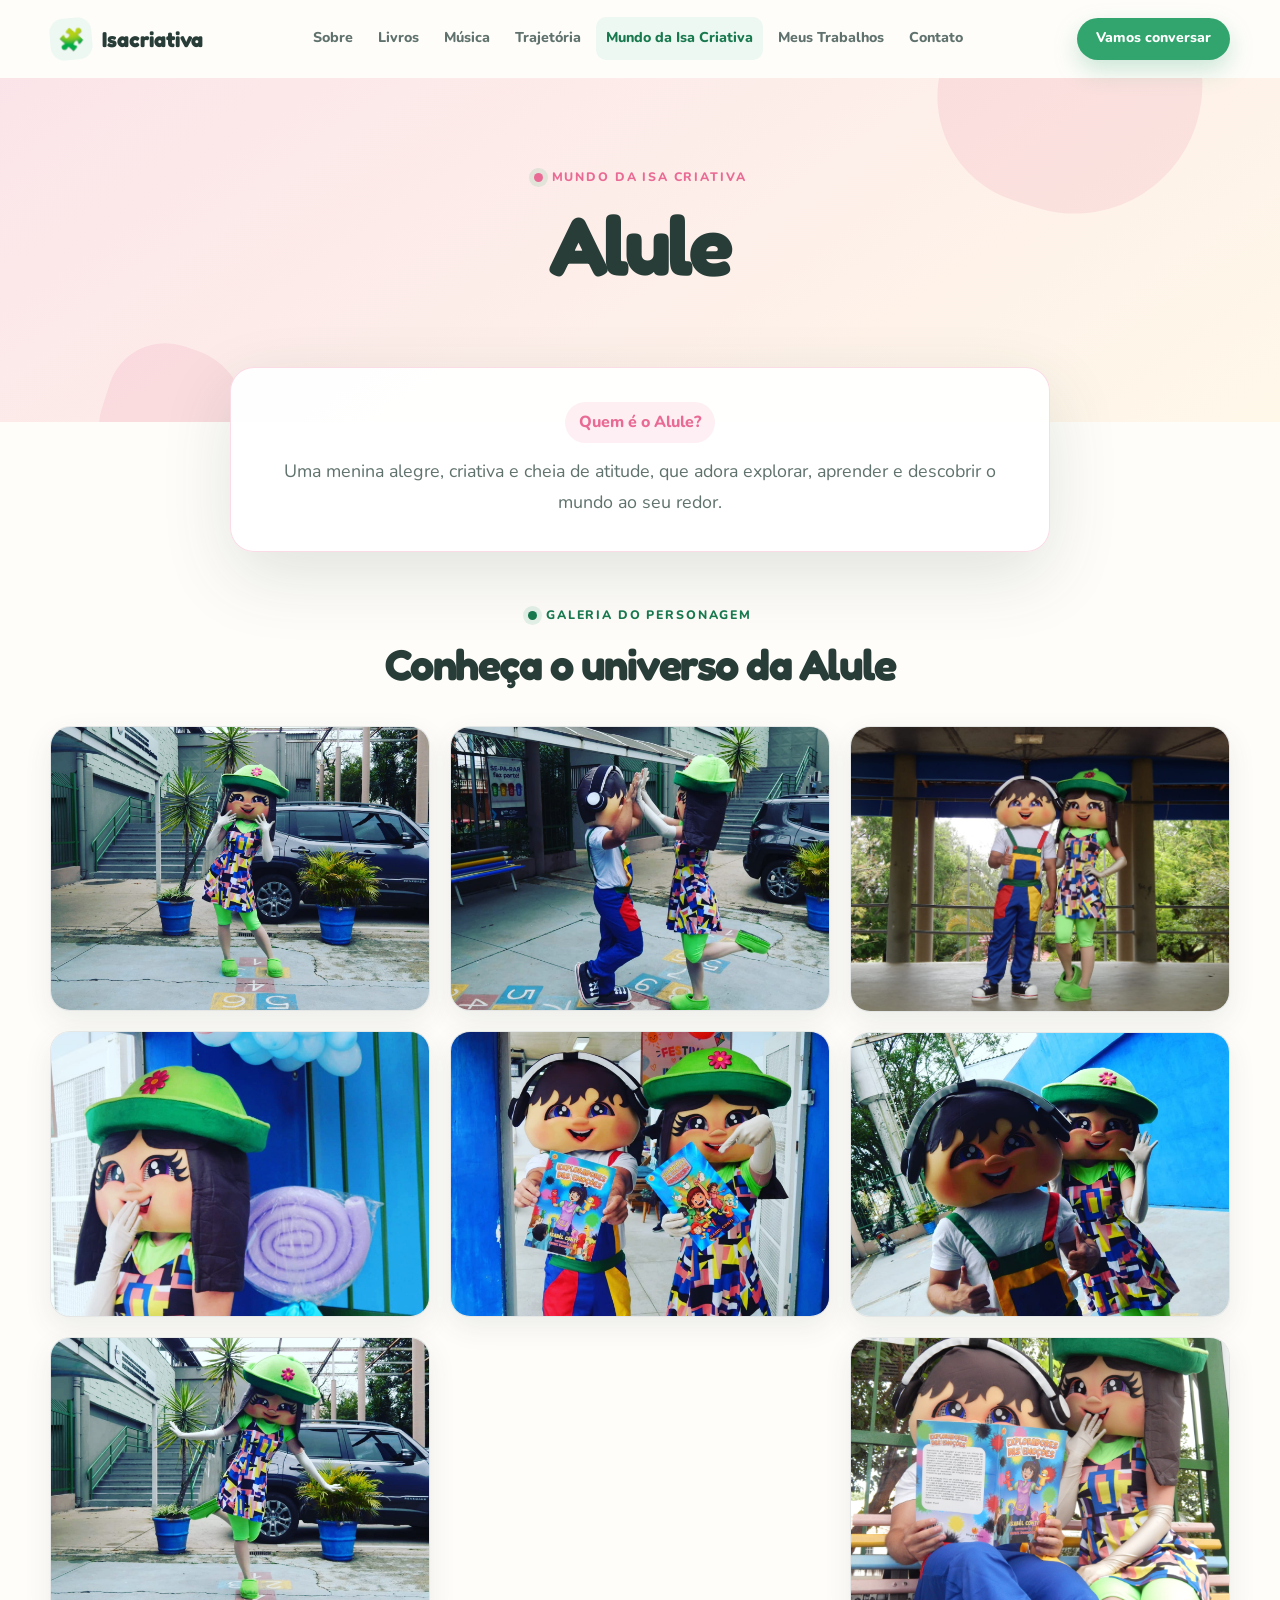
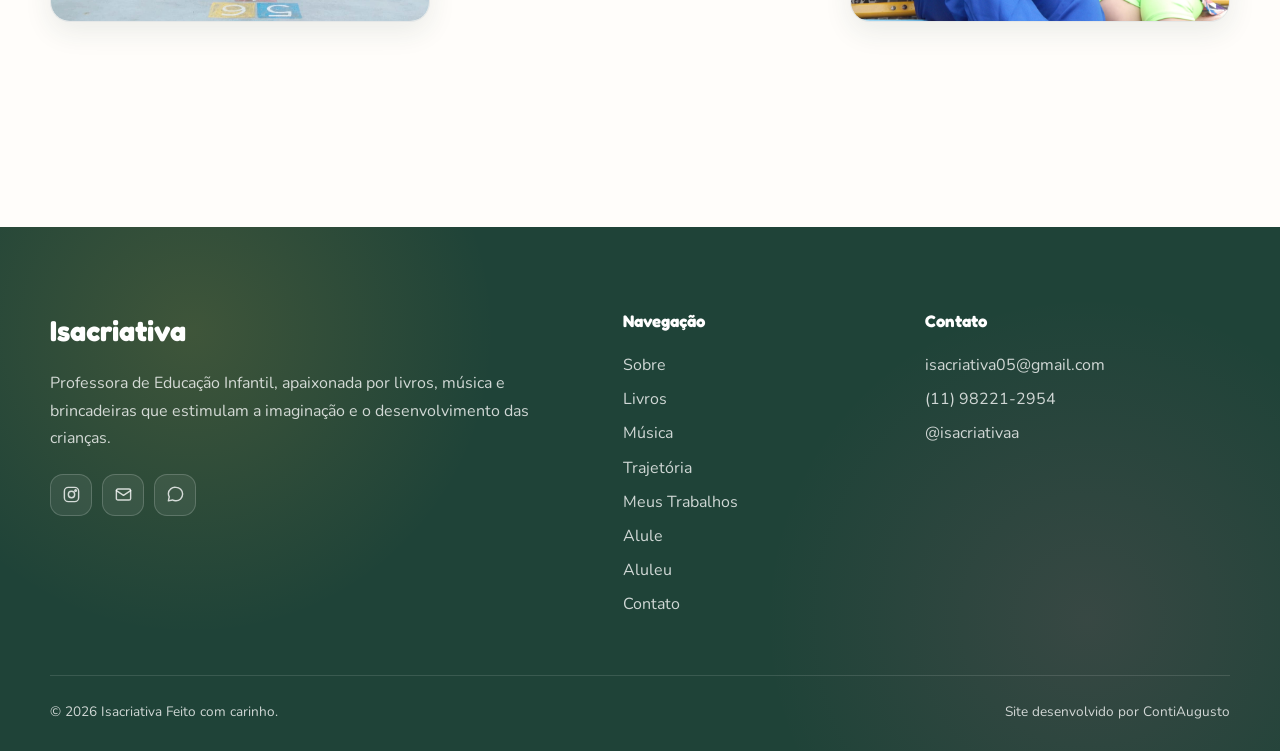
==== commit 3656f655: "refactor: moderniza portfolio e galerias multimidia" ====
--- a/alule.html
+++ b/alule.html
@@ -78,6 +78,11 @@
           </p>
         </div>
 
+        <div class="gallery-heading">
+          <span class="eyebrow"><span class="eyebrow__dot"></span> Galeria do personagem</span>
+          <h2 class="section__title">Conheça o universo da Alule</h2>
+        </div>
+
         <!--
           A galeria abaixo é montada automaticamente por js/galeria.js, a
           partir da lista em js/data-alule.js. Para adicionar/trocar fotos,
@@ -120,14 +125,14 @@
       <div class="footer__column">
         <h3>Navegação</h3>
         <ul>
-          <li><a href="#sobre">Sobre</a></li>
-          <li><a href="#livros">Livros</a></li>
-          <li><a href="#musica">Música</a></li>
-          <li><a href="#trajetoria">Trajetória</a></li>
+          <li><a href="index.html#sobre">Sobre</a></li>
+          <li><a href="index.html#livros">Livros</a></li>
+          <li><a href="index.html#musica">Música</a></li>
+          <li><a href="index.html#trajetoria">Trajetória</a></li>
           <li><a href="trabalhos.html">Meus Trabalhos</a></li>
           <li><a href="alule.html">Alule</a></li>
           <li><a href="aluleu.html">Aluleu</a></li>
-          <li><a href="#contato">Contato</a></li>
+          <li><a href="index.html#contato">Contato</a></li>
         </ul>
       </div>
 
--- a/css/style.css
+++ b/css/style.css
@@ -1,2311 +1,10 @@
-/* =========================================================================
-   PORTFÓLIO — PROFESSORA DE EDUCAÇÃO INFANTIL
-   Folha de estilos única, organizada nos mesmos blocos do projeto Sass
-   original (abstracts > base > components > layout > pages), só que já
-   compilada para CSS puro.
-   ========================================================================= */
-
-/* -------------------------------------------------------------------------
-   1. ABSTRACTS — variáveis
-   Paleta "mundo da Isa Criativa": fundo verde clarinho + tinta carvão + 6
-   cores vivas dos personagens, cada uma com um trabalho fixo (verde =
-   natureza, amarelo = alegria, rosa = afeto, azul = calma, roxo =
-   imaginação, vermelho = energia). Para trocar QUALQUER cor do site,
-   mude só os valores aqui dentro — o resto do arquivo usa só var(--nome).
-   ------------------------------------------------------------------------- */
-:root {
-  /* Cores base */
-  --color-text: #29251f;
-  --color-text-rgb: 41, 37, 31;
-  --color-text-light: #6f6559;
-  --color-white: #ffffff;
-  --color-white-rgb: 255, 255, 255;
-  --color-background: #eef6ec;
-  --color-background-soft: #e1efdd;
-  --color-border: #d9e8d4;
-
-  /* Cores de destaque — as cores "vivas" dos personagens */
-  --color-green: #4c9b6e;
-  --color-green-rgb: 76, 155, 110;
-  --color-yellow: #f2b33d;
-  --color-yellow-rgb: 242, 179, 61;
-  --color-pink: #ef7c98;
-  --color-pink-rgb: 239, 124, 152;
-  --color-blue: #4695d6;
-  --color-blue-rgb: 70, 149, 214;
-  --color-purple: #9a7fcb;
-  --color-purple-rgb: 154, 127, 203;
-  --color-red: #e4573f;
-  --color-red-rgb: 228, 87, 63;
-  
-
-  /* Tipografia */
-  --font-display: "Fredoka", ui-rounded, "Segoe UI", sans-serif;
-  --font-body: "Nunito", "Segoe UI", sans-serif;
-
-  --font-xs: 0.8125rem;
-  --font-sm: 0.9375rem;
-  --font-md: 1rem;
-  --font-lg: 1.125rem;
-  --font-xl: 1.375rem;
-  --font-2xl: 1.75rem;
-
-  --fw-regular: 400;
-  --fw-semibold: 600;
-  --fw-bold: 700;
-  --fw-extrabold: 800;
-
-  /* Espaçamentos */
-  --space-1: 0.25rem;
-  --space-2: 0.5rem;
-  --space-3: 0.75rem;
-  --space-4: 1rem;
-  --space-5: 1.5rem;
-  --space-6: 2rem;
-  --space-7: 2.5rem;
-  --space-8: 3rem;
-  --space-9: 4rem;
-  --space-10: 5.5rem;
-
-  /* Raios */
-  --radius-sm: 10px;
-  --radius-md: 16px;
-  --radius-lg: 24px;
-  --radius-xl: 28px;
-  --radius-pill: 999px;
-
-  /* Sombras */
-  --shadow-sm: 0 10px 24px rgba(var(--color-text-rgb), 0.08);
-  --shadow-md: 0 18px 36px rgba(var(--color-text-rgb), 0.12);
-  --shadow-lg: 0 34px 64px rgba(var(--color-text-rgb), 0.18);
-
-  /* Transições */
-  --transition-fast: 150ms ease;
-  --transition-normal: 300ms cubic-bezier(0.4, 0, 0.2, 1);
-
-  /* Camadas */
-  --z-background: 0;
-  --z-default: 1;
-  --z-content: 2;
-  --z-header: 100;
-  --z-overlay: 200;
-
-  /* Layout */
-  --container-max: 1180px;
-}
-:root {
-  /* Green */
-  --color-green-new: #4c9b6e;
-  --color-green-new-rgb: 76, 155, 110;
-  --gradient-green: linear-gradient(135deg, #4c9b6e, #38ef7d);
-  --gradient-zebra-green: repeating-linear-gradient(135deg, #4c9b6e 0px, #4c9b6e 10px, #ffffff 10px, #ffffff 20px);
-
-  /* Yellow */
-  --color-yellow-new: #f2b33d;
-  --color-yellow-new-rgb: 242, 179, 61;
-  --gradient-yellow: linear-gradient(135deg, #f2b33d, #ffd200);
-
-  /* Pink */
-  --color-pink-new: #ef7c98;
-  --color-pink-new-rgb: 239, 124, 152;
-  --gradient-pink: linear-gradient(135deg, #ef7c98, #ff6a88);
-
-  /* Blue */
-  --color-blue-new: #4695d6;
-  --color-blue-new-rgb: 70, 149, 214;
-  --gradient-blue: linear-gradient(135deg, #4695d6, #6dd5ed);
-
-  /* Purple */
-  --color-purple-new: #9a7fcb;
-  --color-purple-new-rgb: 154, 127, 203;
-  --gradient-purple: linear-gradient(135deg, #9a7fcb, #c084fc);
-
-  /* Red */
-  --color-red-new: #e4573f;
-  --color-red-new-rgb: 228, 87, 63;
-  --gradient-red: linear-gradient(135deg, #e4573f, #ff8066);
-
-  /* Orange - New */
-  --color-orange-new: #f28c38;
-  --color-orange-new-rgb: 242, 140, 56;
-  --gradient-orange: linear-gradient(135deg, #f28c38, #ffc15e);
-
-  /* Cyan - New */
-  --color-cyan-new: #36b9c8;
-  --color-cyan-new-rgb: 54, 185, 200;
-  --gradient-cyan: linear-gradient(135deg, #36b9c8, #75e6da);
-}
-
-/* -------------------------------------------------------------------------
-   2. BASE — reset
-   ------------------------------------------------------------------------- */
-*,
-*::before,
-*::after {
-  box-sizing: border-box;
-}
-
-* {
-  margin: 0;
-}
-
-html {
-  -webkit-text-size-adjust: 100%;
-  scroll-behavior: smooth;
-}
-
-body {
-  min-height: 100svh;
-  line-height: 1.5;
-  -webkit-font-smoothing: antialiased;
-}
-
-img,
-picture,
-svg {
-  display: block;
-  max-width: 100%;
-}
-
-input,
-button,
-textarea,
-select {
-  font: inherit;
-  color: inherit;
-}
-
-button {
-  cursor: pointer;
-  background: none;
-  border: none;
-}
-
-a {
-  color: inherit;
-  text-decoration: none;
-}
-
-ul,
-ol {
-  list-style: none;
-  padding: 0;
-}
-
-table {
-  border-collapse: collapse;
-}
-
-@media (prefers-reduced-motion: reduce) {
-  html {
-    scroll-behavior: auto;
-  }
-
-  *,
-  *::before,
-  *::after {
-    animation-duration: 0.001ms !important;
-    animation-iteration-count: 1 !important;
-    transition-duration: 0.001ms !important;
-    scroll-behavior: auto !important;
-  }
-}
-
-/* -------------------------------------------------------------------------
-   3. BASE — tipografia
-   ------------------------------------------------------------------------- */
-body {
-  font-family: var(--font-body);
-  font-size: var(--font-md);
-  font-weight: var(--fw-regular);
-  color: var(--color-text);
-  background-color: var(--color-background);
-}
-
-h1,
-h2,
-h3,
-h4 {
-  font-family: var(--font-display);
-  font-weight: var(--fw-semibold);
-  line-height: 1.15;
-  letter-spacing: -0.01em;
-  color: var(--color-text);
-}
-
-h1 {
-  font-size: clamp(2.25rem, 1.55rem + 3vw, 3.75rem);
-  line-height: 1.08;
-}
-
-h2 {
-  font-size: clamp(1.75rem, 1.45rem + 1.3vw, 2.5rem);
-}
-
-h3 {
-  font-size: var(--font-xl);
-  font-weight: var(--fw-bold);
-}
-
-h4 {
-  font-size: var(--font-lg);
-  font-weight: var(--fw-bold);
-}
-
-p {
-  color: var(--color-text-light);
-}
-
-strong {
-  color: var(--color-text);
-  font-weight: var(--fw-bold);
-}
-
-.eyebrow {
-  position: relative;
-  display: inline-flex;
-  align-items: center;
-  gap: var(--space-2);
-  padding: var(--space-2) var(--space-4) var(--space-2) var(--space-3);
-  border-radius: var(--radius-pill);
-  background-color: var(--color-white);
-  border: 1.5px dashed rgba(var(--color-text-rgb), 0.22);
-  font-family: var(--font-display);
-  font-size: var(--font-xs);
-  font-weight: var(--fw-semibold);
-  letter-spacing: 0.03em;
-  text-transform: uppercase;
-  color: var(--color-text);
-  transform: rotate(-2deg);
-  box-shadow: var(--shadow-sm);
-}
-
-.eyebrow__dot {
-  width: 8px;
-  height: 8px;
-  border-radius: 50%;
-  background-color: var(--color-green);
-  flex-shrink: 0;
-}
-
-.section--soft .eyebrow,
-.contact .eyebrow {
-  background-color: var(--color-background);
-}
-
-/* -------------------------------------------------------------------------
-   4. BASE — utilitários e layout geral
-   ------------------------------------------------------------------------- */
-.container {
-  width: 100%;
-  max-width: var(--container-max);
-  margin-inline: auto;
-  padding-inline: var(--space-6);
-}
-
-.skip-link {
-  position: absolute;
-  top: -100px;
-  left: var(--space-4);
-  z-index: 999;
-  padding: var(--space-3) var(--space-5);
-  background-color: var(--color-text);
-  color: var(--color-white);
-  border-radius: var(--radius-md);
-  transition: top var(--transition-fast);
-}
-
-.skip-link:focus-visible {
-  top: var(--space-4);
-}
-
-:focus-visible {
-  outline: 3px solid var(--color-blue);
-  outline-offset: 3px;
-  border-radius: 4px;
-}
-
-::selection {
-  background-color: rgba(var(--color-yellow-rgb), 0.45);
-  color: var(--color-text);
-}
-
-@media (max-width: 767px) {
-  .container {
-    padding-inline: var(--space-5);
-  }
-}
-
-/* -------------------------------------------------------------------------
-   5. COMPONENTS — botões
-   ------------------------------------------------------------------------- */
-.btn {
-  position: relative;
-  display: inline-flex;
-  align-items: center;
-  justify-content: center;
-  gap: var(--space-2);
-  padding: var(--space-4) var(--space-6);
-  border-radius: var(--radius-pill);
-  font-family: var(--font-display);
-  font-size: var(--font-sm);
-  font-weight: var(--fw-semibold);
-  white-space: nowrap;
-  transition: transform var(--transition-normal), box-shadow var(--transition-normal),
-    background-color var(--transition-normal), border-color var(--transition-normal);
-}
-
-.btn svg {
-  width: 18px;
-  height: 18px;
-  flex-shrink: 0;
-}
-
-.btn--primary {
-  background-color: var(--color-green);
-  color: var(--color-white);
-  box-shadow: var(--shadow-sm);
-}
-
-.btn--primary:hover {
-  transform: translateY(-3px);
-  box-shadow: var(--shadow-md);
-  background-color: #429164;
-}
-
-.btn--outline {
-  background-color: transparent;
-  color: var(--color-text);
-  border: 1.5px solid var(--color-border);
-}
-
-.btn--outline:hover {
-  transform: translateY(-3px);
-  border-color: var(--color-text);
-}
-
-.btn--sm {
-  padding: var(--space-2) var(--space-4);
-  font-size: var(--font-xs);
-}
-
-.btn-row {
-  display: flex;
-  flex-wrap: wrap;
-  align-items: center;
-  gap: var(--space-4);
-}
-
-@media (max-width: 480px) {
-  .btn-row {
-    flex-direction: column;
-    align-items: stretch;
-  }
-
-  .btn {
-    width: 100%;
-  }
-}
-
-/* -------------------------------------------------------------------------
-   6. COMPONENTS — formas geométricas (recortes de papel)
-   ------------------------------------------------------------------------- */
-.shape {
-  position: absolute;
-  z-index: var(--z-default);
-  pointer-events: none;
-}
-
-.shape--hexagon {
-  clip-path: polygon(25% 3%, 75% 3%, 100% 50%, 75% 97%, 25% 97%, 0% 50%);
-}
-
-.shape--circle {
-  border-radius: 50%;
-}
-
-.shape--square {
-  border-radius: var(--radius-sm);
-}
-
-.shape--green {
-  background-color: var(--color-green);
-}
-
-.shape--yellow {
-  background-color: var(--color-yellow);
-}
-
-.shape--pink {
-  background-color: var(--color-pink);
-}
-
-.shape--blue {
-  background-color: var(--color-blue);
-}
-
-.shape--purple {
-  background-color: var(--color-purple);
-}
-
-.shape--float {
-  animation: float 5s ease-in-out infinite;
-}
-
-.shape--float-soft {
-  animation: float-soft 6s ease-in-out infinite;
-}
-
-/* fita/tag adesiva usada como acento pontual */
-.tape {
-  position: absolute;
-  z-index: var(--z-content);
-  padding: var(--space-2) var(--space-4);
-  background-color: var(--color-white);
-  border-radius: var(--radius-sm);
-  box-shadow: var(--shadow-sm);
-  font-family: var(--font-display);
-  font-size: var(--font-xs);
-  font-weight: var(--fw-semibold);
-  color: var(--color-text);
-  transform: rotate(-6deg);
-}
-
-/* -------------------------------------------------------------------------
-   7. COMPONENTS — livro
-   .book-card normal: capa (foto real, com ícone de fallback caso a imagem
-   ainda não exista) + título + autora + sinopse + botão "Comprar" grudado
-   embaixo (margin-top: auto empurra o botão para o rodapé do card).
-   .book-card--soon: terceiro card, sem capa/botão, estilo apagado com
-   selo "Em breve". Para trocar texto/link, edite o HTML de cada <article>
-   — este bloco de CSS serve para os três cards.
-   ------------------------------------------------------------------------- */
-.book-card {
-  position: relative;
-  z-index: var(--z-content);
-  display: flex;
-  flex-direction: column;
-  height: 100%;
-  padding: var(--space-6) var(--space-5) var(--space-5);
-  background-color: var(--color-white);
-  border-radius: var(--radius-lg);
-  box-shadow: var(--shadow-sm);
-  transition: transform var(--transition-normal), box-shadow var(--transition-normal);
-}
-
-.book-card:hover {
-  transform: translateY(-6px) rotate(-1deg);
-  box-shadow: var(--shadow-md);
-}
-
-.book-card__cover {
-  position: relative;
-  width: 100%;
-  max-width: 150px;
-  aspect-ratio: 3 / 4;
-  margin-bottom: var(--space-5);
-  overflow: hidden;
-  border-radius: 6px 12px 12px 6px;
-  box-shadow: -6px 0 0 -1px rgba(var(--color-text-rgb), 0.06), var(--shadow-sm);
-  display: flex;
-  align-items: center;
-  justify-content: center;
-}
-
-.book-card__cover img {
-  width: 100%;
-  height: 100%;
-  object-fit: cover;
-}
-
-.book-card__cover::before {
-  content: "";
-  position: absolute;
-  inset: 6px 8px 6px 14px;
-  border: 1.5px dashed rgba(255, 255, 255, 0.55);
-  border-radius: 2px;
-  pointer-events: none;
-}
-
-.book-card__cover svg {
-  width: 34px;
-  height: 34px;
-  color: rgba(255, 255, 255, 0.9);
-}
-
-.book-card__cover--green {
-  background-color: var(--color-green);
-}
-
-.book-card__cover--pink {
-  background-color: var(--color-pink);
-}
-
-.book-card__cover--blue {
-  background-color: var(--color-blue);
-}
-
-.book-card__cover--yellow {
-  background-color: var(--color-yellow);
-}
-
-.book-card__cover--red {
-  background-color: var(--color-red);
-}
-
-.book-card__title {
-  margin-bottom: var(--space-1);
-}
-
-.book-card__author {
-  display: block;
-  margin-bottom: var(--space-3);
-  font-size: var(--font-xs);
-  font-weight: var(--fw-semibold);
-  text-transform: uppercase;
-  letter-spacing: 0.04em;
-  color: var(--color-text-light);
-}
-
-.book-card__text {
-  font-size: var(--font-sm);
-  line-height: 1.7;
-}
-
-.book-card__buy {
-  display: inline-flex;
-  align-items: center;
-  gap: var(--space-2);
-  margin-top: var(--space-5);
-  padding-top: var(--space-4);
-  border-top: 1px dashed var(--color-border);
-  font-family: var(--font-display);
-  font-size: var(--font-sm);
-  font-weight: var(--fw-semibold);
-  color: var(--color-green);
-  transition: gap var(--transition-fast);
-}
-
-.book-card__buy svg {
-  width: 16px;
-  height: 16px;
-  flex-shrink: 0;
-}
-
-.book-card__buy:hover {
-  gap: var(--space-3);
-}
-
-.book-card--soon {
-  justify-content: center;
-  align-items: flex-start;
-  background-color: transparent;
-  border: 1.5px dashed var(--color-border);
-  box-shadow: none;
-}
-
-.book-card--soon:hover {
-  transform: none;
-  box-shadow: none;
-}
-
-.book-card__soon-badge {
-  display: inline-flex;
-  align-items: center;
-  gap: var(--space-2);
-  margin-bottom: var(--space-4);
-  padding: var(--space-1) var(--space-3);
-  border-radius: var(--radius-pill);
-  background-color: rgba(var(--color-purple-rgb), 0.14);
-  color: var(--color-purple);
-  font-family: var(--font-display);
-  font-size: var(--font-xs);
-  font-weight: var(--fw-semibold);
-  text-transform: uppercase;
-  letter-spacing: 0.04em;
-}
-
-.book-card--soon .book-card__title {
-  color: var(--color-text-light);
-}
-
-/* -------------------------------------------------------------------------
-   8. COMPONENTS — player de música (funcional)
-   Cada .player__track é um <button> real. js/musica-player.js alterna a
-   classe .is-active e troca o ícone play/pause; a cor de cada faixa vem
-   de data-color (green | yellow | pink | blue | purple | red), lido via
-   --track-accent / --track-accent-rgb. Para trocar as músicas, edite
-   SÓ o arquivo js/data-musica.js — este bloco de CSS não precisa mudar.
-   ------------------------------------------------------------------------- */
-.player {
-  position: relative;
-  z-index: var(--z-content);
-  padding: var(--space-5);
-  background-color: var(--color-white);
-  border: 1px solid var(--color-border);
-  border-radius: var(--radius-lg);
-  box-shadow: var(--shadow-sm);
-}
-
-.player__label {
-  display: block;
-  margin-bottom: var(--space-3);
-  font-size: var(--font-xs);
-  font-weight: var(--fw-bold);
-  text-transform: uppercase;
-  letter-spacing: 0.06em;
-  color: var(--color-green);
-}
-
-.player__track {
-  display: flex;
-  align-items: center;
-  gap: var(--space-3);
-  width: 100%;
-  padding: var(--space-3) var(--space-2);
-  border-radius: var(--radius-md);
-  text-align: left;
-  font-family: inherit;
-  color: inherit;
-  transition: background-color var(--transition-fast), transform var(--transition-fast);
-}
-
-.player__track + .player__track {
-  border-top: 1px dashed var(--color-border);
-}
-
-.player__track:hover {
-  background-color: rgba(var(--color-text-rgb), 0.035);
-}
-
-.player__track.is-active {
-  background-color: rgba(var(--track-accent-rgb, var(--color-green-rgb)), 0.1);
-}
-
-.player__track:disabled {
-  cursor: not-allowed;
-  opacity: 0.5;
-}
-
-.player__icon {
-  display: flex;
-  align-items: center;
-  justify-content: center;
-  width: 34px;
-  height: 34px;
-  flex-shrink: 0;
-  border-radius: 50%;
-  background-color: rgba(var(--track-accent-rgb, var(--color-green-rgb)), 0.14);
-  color: var(--track-accent, var(--color-green));
-  transition: background-color var(--transition-fast);
-}
-
-.player__icon svg {
-  width: 14px;
-  height: 14px;
-}
-
-.player__icon .icon-pause {
-  display: none;
-}
-
-.player__track.is-active .icon-play {
-  display: none;
-}
-
-.player__track.is-active .icon-pause {
-  display: block;
-}
-
-.player__name {
-  font-size: var(--font-sm);
-  font-weight: var(--fw-semibold);
-  color: var(--color-text);
-}
-
-.player__meta {
-  font-size: var(--font-xs);
-  color: var(--color-text-light);
-}
-
-.player__progress {
-  margin-top: var(--space-4);
-  padding-top: var(--space-4);
-  border-top: 1px dashed var(--color-border);
-  font-size: var(--font-xs);
-  color: var(--color-text-light);
-  text-align: center;
-}
-
-/* -------------------------------------------------------------------------
-   9. COMPONENTS — cards genéricos / crachá
-   ------------------------------------------------------------------------- */
-.badge-tag {
-  display: inline-flex;
-  align-items: center;
-  gap: var(--space-2);
-  padding: var(--space-2) var(--space-4);
-  border-radius: var(--radius-pill);
-  background-color: var(--color-white);
-  border: 1px solid var(--color-border);
-  box-shadow: var(--shadow-sm);
-  font-family: var(--font-display);
-  font-size: var(--font-sm);
-  font-weight: var(--fw-semibold);
-}
-
-.badge-tag__dot {
-  width: 8px;
-  height: 8px;
-  border-radius: 50%;
-  background-color: var(--color-pink);
-}
-
-/* -------------------------------------------------------------------------
-   10. LAYOUT — cabeçalho
-   ------------------------------------------------------------------------- */
-.header {
-  position: sticky;
-  top: 0;
-  z-index: var(--z-header);
-  border-bottom: 1px solid transparent;
-  transition: border-color var(--transition-normal), box-shadow var(--transition-normal);
-}
-
-/* O fundo desfocado fica num pseudo-elemento: backdrop-filter direto no
-   .header faria o menu mobile (position: fixed) ficar preso dentro dele. */
-.header::before {
-  content: "";
-  position: absolute;
-  inset: 0;
-  z-index: -1;
-  background-color: rgba(var(--color-white-rgb), 0.85);
-  backdrop-filter: blur(10px);
-}
-
-.header.is-scrolled {
-  border-color: var(--color-border);
-  box-shadow: var(--shadow-sm);
-}
-
-.header__inner {
-  display: flex;
-  align-items: center;
-  justify-content: space-between;
-  gap: var(--space-5);
-  padding-block: var(--space-4);
-}
-
-.header__logo {
-  display: inline-flex;
-  align-items: center;
-  gap: var(--space-3);
-  font-family: var(--font-display);
-  font-size: var(--font-lg);
-  font-weight: var(--fw-semibold);
-  color: var(--color-text);
-}
-
-.header__logo-mark {
-  display: flex;
-  align-items: center;
-  justify-content: center;
-  width: 42px;
-  height: 42px;
-  flex-shrink: 0;
-  border-radius: 50% 50% 50% 8px;
-  background-color: var(--color-green);
-  color: var(--color-white);
-  font-size: 1.15rem;
-  transform: rotate(-4deg);
-}
-
-.nav {
-  margin-left: auto;
-}
-
-.nav__list {
-  display: flex;
-  align-items: center;
-  gap: var(--space-6);
-}
-
-.nav__link {
-  position: relative;
-  padding-block: var(--space-2);
-  font-size: var(--font-sm);
-  font-weight: var(--fw-semibold);
-  color: var(--color-text-light);
-  transition: color var(--transition-fast);
-}
-
-.nav__link::after {
-  content: "";
-  position: absolute;
-  left: 0;
-  right: 0;
-  bottom: -2px;
-  height: 2px;
-  border-radius: var(--radius-pill);
-  background-color: var(--color-green);
-  transform: scaleX(0);
-  transform-origin: left;
-  transition: transform var(--transition-fast);
-}
-
-.nav__link:hover,
-.nav__link.is-active {
-  color: var(--color-text);
-}
-
-.nav__link:hover::after,
-.nav__link.is-active::after {
-  transform: scaleX(1);
-}
-
-.header__cta {
-  flex-shrink: 0;
-}
-
-/* submenu "Personagens" (Alule / Aluleu) — dropdown no desktop,
-   lista sempre aberta e recuada dentro do menu cheio do celular */
-.nav__item--has-children {
-  position: relative;
-}
-
-.nav__submenu {
-  display: flex;
-  flex-direction: column;
-}
-
-@media (min-width: 901px) {
-  .nav__list {
-    gap: var(--space-5);
-  }
-
-  .nav__submenu {
-    position: absolute;
-    top: calc(100% + var(--space-3));
-    left: 50%;
-    transform: translate(-50%, 8px);
-    min-width: 180px;
-    gap: var(--space-3);
-    padding: var(--space-2);
-    background-color: var(--color-white);
-    border: 1px solid var(--color-border);
-    border-radius: var(--radius-md);
-    box-shadow: var(--shadow-md);
-    opacity: 0;
-    visibility: hidden;
-    pointer-events: none;
-    transition: opacity var(--transition-fast), transform var(--transition-fast), visibility var(--transition-fast);
-    z-index: var(--z-overlay);
-  }
-
-  .nav__item--has-children:hover .nav__submenu,
-  .nav__item--has-children:focus-within .nav__submenu {
-    opacity: 1;
-    visibility: visible;
-    pointer-events: auto;
-    transform: translate(-50%, 0);
-  }
-
-  .nav__submenu .nav__link {
-    padding: var(--space-3) var(--space-4);
-    border-radius: var(--radius-sm);
-    white-space: nowrap;
-  }
-
-  .nav__submenu .nav__link::after {
-    display: none;
-  }
-
-  .nav__submenu .nav__link:hover {
-    background-color: var(--color-background);
-  }
-}
-
-@media (min-width: 901px) and (max-width: 1100px) {
-  .nav__list {
-    gap: var(--space-4);
-  }
-
-  .nav__link {
-    font-size: var(--font-xs);
-  }
-}
-
-.nav-toggle {
-  display: none;
-  flex-direction: column;
-  justify-content: center;
-  align-items: center;
-  gap: 5px;
-  width: 42px;
-  height: 42px;
-  border-radius: var(--radius-sm);
-  flex-shrink: 0;
-}
-
-.nav-toggle span {
-  display: block;
-  width: 22px;
-  height: 2px;
-  border-radius: var(--radius-pill);
-  background-color: var(--color-text);
-  transition: transform var(--transition-fast), opacity var(--transition-fast);
-}
-
-.nav-toggle[aria-expanded="true"] span:nth-child(1) {
-  transform: translateY(7px) rotate(45deg);
-}
-
-.nav-toggle[aria-expanded="true"] span:nth-child(2) {
-  opacity: 0;
-}
-
-.nav-toggle[aria-expanded="true"] span:nth-child(3) {
-  transform: translateY(-7px) rotate(-45deg);
-}
-
-@media (max-width: 900px) {
-  .header__cta {
-    display: none;
-  }
-
-  .nav-toggle {
-    display: flex;
-  }
-
-  .nav {
-    position: fixed;
-    inset: 73px 0 0 0;
-    z-index: var(--z-overlay);
-    background-color: var(--color-background);
-    transform: translateY(-12px);
-    opacity: 0;
-    visibility: hidden;
-    pointer-events: none;
-    transition: opacity var(--transition-normal), transform var(--transition-normal), visibility var(--transition-normal);
-    overflow-y: auto;
-  }
-
-  .nav.is-open {
-    transform: translateY(0);
-    opacity: 1;
-    visibility: visible;
-    pointer-events: auto;
-  }
-
-  .nav__list {
-    flex-direction: column;
-    align-items: flex-start;
-    gap: var(--space-2);
-    padding: var(--space-6) var(--space-5);
-  }
-
-  .nav__link {
-    display: block;
-    width: 100%;
-    padding: var(--space-4) var(--space-4);
-    border-radius: var(--radius-md);
-    font-size: var(--font-lg);
-  }
-
-  .nav__link::after {
-    display: none;
-  }
-
-  .nav__link:hover,
-  .nav__link.is-active {
-    background-color: var(--color-white);
-  }
-
-  .nav__cta-mobile {
-    display: inline-flex;
-    margin: var(--space-3) var(--space-5) 0;
-  }
-
-  .nav__submenu {
-    width: 100%;
-    padding-left: var(--space-4);
-  }
-
-  .nav__submenu .nav__link {
-    font-size: var(--font-md);
-    color: var(--color-text-light);
-  }
-}
-
-@media (min-width: 901px) {
-  .nav__cta-mobile {
-    display: none;
-  }
-}
-
-/* -------------------------------------------------------------------------
-   11. LAYOUT — hero
-   ------------------------------------------------------------------------- */
-.hero {
-  position: relative;
-  padding: var(--space-9) 0 var(--space-10);
-  overflow: hidden;
-}
-
-.hero__bg-shape {
-  position: absolute;
-  z-index: var(--z-background);
-  border-radius: 0 0 45% 45% / 0 0 12% 12%;
-  background-color: var(--color-background-soft);
-  top: 0;
-  left: 0;
-  right: 0;
-  height: 92%;
-}
-
-.hero__grid {
-  position: relative;
-  z-index: var(--z-content);
-  display: grid;
-  grid-template-columns: minmax(0, 1.05fr) minmax(0, 0.95fr);
-  align-items: center;
-  gap: var(--space-9);
-}
-
-.hero__content {
-  max-width: 620px;
-}
-
-.hero__title {
-  margin-top: var(--space-4);
-  margin-bottom: var(--space-5);
-}
-
-.hero__title em {
-  font-style: normal;
-  color: var(--color-green);
-}
-
-.hero__text {
-  margin-bottom: var(--space-7);
-  font-size: var(--font-lg);
-  line-height: 1.75;
-  max-width: 52ch;
-}
-
-.hero__stats {
-  display: flex;
-  flex-wrap: wrap;
-  gap: var(--space-6);
-  margin-top: var(--space-8);
-  padding-top: var(--space-6);
-  border-top: 1px dashed var(--color-border);
-}
-
-.hero__stat strong {
-  display: block;
-  font-family: var(--font-display);
-  font-size: var(--font-2xl);
-  color: var(--color-text);
-}
-
-.hero__stat span {
-  font-size: var(--font-xs);
-  color: var(--color-text-light);
-}
-
-.hero__visual {
-  position: relative;
-  min-height: 420px;
-  display: flex;
-  align-items: center;
-  justify-content: center;
-}
-
-.hero__frame {
-  position: relative;
-  width: min(400px, 90%);
-  aspect-ratio: 4 / 5;
-  z-index: var(--z-content);
-}
-
-.hero__frame::before {
-  content: "";
-  position: absolute;
-  inset: -18px;
-  border: 2px dashed rgba(var(--color-text-rgb), 0.18);
-  border-radius: 45% 55% 52% 48% / 55% 48% 52% 45%;
-  animation: rotate-slow 40s linear infinite;
-}
-
-.hero__photo {
-  position: relative;
-  width: 100%;
-  height: 100%;
-  overflow: hidden;
-  border: 8px solid var(--color-white);
-  border-radius: 45% 55% 52% 48% / 48% 45% 55% 52%;
-  box-shadow: var(--shadow-lg);
-  background: linear-gradient(155deg, rgba(var(--color-green-rgb), 0.35), rgba(var(--color-yellow-rgb), 0.3));
-}
-
-.hero__photo img {
-  width: 100%;
-  height: 100%;
-  object-fit: cover;
-}
-
-.hero__photo-fallback {
-  position: absolute;
-  inset: 0;
-  display: flex;
-  align-items: center;
-  justify-content: center;
-  color: rgba(var(--color-text-rgb), 0.28);
-}
-
-.hero__photo-fallback svg {
-  width: 30%;
-  height: 30%;
-}
-
-.hero__badge {
-  position: absolute;
-  bottom: 6%;
-  left: -6%;
-  z-index: var(--z-content);
-  display: flex;
-  align-items: center;
-  gap: var(--space-3);
-  padding: var(--space-3) var(--space-4);
-  background-color: var(--color-white);
-  border-radius: var(--radius-md);
-  box-shadow: var(--shadow-md);
-  transform: rotate(-4deg);
-}
-
-.hero__badge-icon {
-  display: flex;
-  align-items: center;
-  justify-content: center;
-  width: 34px;
-  height: 34px;
-  border-radius: 50%;
-  background-color: var(--color-pink);
-  color: var(--color-white);
-  flex-shrink: 0;
-}
-
-.hero__badge-icon svg {
-  width: 16px;
-  height: 16px;
-}
-
-.hero__badge strong {
-  display: block;
-  font-family: var(--font-display);
-  font-size: var(--font-sm);
-}
-
-.hero__badge span {
-  font-size: var(--font-xs);
-  color: var(--color-text-light);
-}
-
-.hero__shape {
-  position: absolute;
-  z-index: var(--z-default);
-}
-
-.hero__shape--1 {
-  width: 90px;
-  height: 78px;
-  top: 2%;
-  right: 6%;
-}
-
-.hero__shape--2 {
-  width: 56px;
-  height: 56px;
-  bottom: -2%;
-  right: 14%;
-}
-
-@media (max-width: 991px) {
-  .hero__grid {
-    grid-template-columns: 1fr;
-    text-align: center;
-  }
-
-  .hero__content {
-    max-width: 640px;
-    margin-inline: auto;
-  }
-
-  .hero__text {
-    margin-inline: auto;
-  }
-
-  .hero__stats {
-    justify-content: center;
-  }
-
-  .btn-row {
-    justify-content: center;
-  }
-
-  .hero__visual {
-    min-height: 380px;
-  }
-}
-
-@media (max-width: 767px) {
-  .hero {
-    padding: var(--space-7) 0 var(--space-8);
-  }
-
-  .hero__stats {
-    gap: var(--space-5) var(--space-7);
-  }
-
-  .hero__badge {
-    left: 0;
-  }
-}
-
-/* -------------------------------------------------------------------------
-   12. LAYOUT — seções (genérico)
-   ------------------------------------------------------------------------- */
-.section {
-  position: relative;
-  padding: var(--space-10) 0;
-  overflow: hidden;
-}
-
-.section__container {
-  position: relative;
-  z-index: var(--z-content);
-}
-
-.section__header {
-  max-width: 700px;
-  margin: 0 auto var(--space-8);
-  text-align: center;
-}
-
-.section__title {
-  margin-top: var(--space-3);
-  margin-bottom: var(--space-4);
-}
-
-.section__description {
-  max-width: 620px;
-  margin-inline: auto;
-  font-size: var(--font-lg);
-  line-height: 1.75;
-}
-
-.section--soft {
-  background-color: var(--color-background-soft);
-}
-
-.section--white {
-  background-color: var(--color-white);
-}
-
-.section--compact {
-  padding: var(--space-8) 0;
-}
-
-/* --- sobre --- */
-.about__grid {
-  display: grid;
-  grid-template-columns: minmax(280px, 0.8fr) minmax(0, 1.2fr);
-  align-items: center;
-  gap: var(--space-9);
-}
-
-.about__visual {
-  position: relative;
-  min-height: 460px;
-  display: flex;
-  align-items: center;
-  justify-content: center;
-}
-
-.about__image {
-  position: relative;
-  width: min(360px, 80%);
-  aspect-ratio: 4 / 5;
-  overflow: hidden;
-  border: 8px solid var(--color-white);
-  border-radius: 45% 55% 52% 48% / 48% 45% 55% 52%;
-  box-shadow: var(--shadow-lg);
-  z-index: var(--z-content);
-  background: linear-gradient(155deg, rgba(var(--color-blue-rgb), 0.3), rgba(var(--color-purple-rgb), 0.3));
-}
-
-.about__image img {
-  width: 100%;
-  height: 100%;
-  object-fit: cover;
-}
-
-.about__image .hero__photo-fallback svg {
-  width: 26%;
-  height: 26%;
-}
-
-.about__shape {
-  position: absolute;
-  z-index: var(--z-default);
-}
-
-.about__shape--green {
-  width: 110px;
-  height: 95px;
-  top: 5%;
-  left: 5%;
-  background-color: var(--color-green);
-  clip-path: polygon(25% 3%, 75% 3%, 100% 50%, 75% 97%, 25% 97%, 0% 50%);
-  animation: float-soft 6s ease-in-out infinite;
-}
-
-.about__shape--yellow {
-  width: 70px;
-  height: 70px;
-  right: 3%;
-  bottom: 8%;
-  border-radius: 50%;
-  background-color: var(--color-yellow);
-  animation: float 5s ease-in-out infinite;
-}
-
-.about__shape--pink {
-  width: 50px;
-  height: 50px;
-  left: 4%;
-  bottom: 12%;
-  background-color: var(--color-pink);
-  transform: rotate(45deg);
-}
-
-.about__content {
-  max-width: 650px;
-}
-
-.about__text {
-  margin-bottom: var(--space-5);
-  font-size: var(--font-lg);
-  line-height: 1.85;
-}
-
-.about__highlights {
-  display: grid;
-  grid-template-columns: repeat(2, 1fr);
-  gap: var(--space-4);
-  margin-top: var(--space-6);
-}
-
-.about__highlight {
-  padding: var(--space-4);
-  border-radius: var(--radius-md);
-  background-color: var(--color-white);
-  border: 1px solid var(--color-border);
-  transition: transform var(--transition-normal), box-shadow var(--transition-normal);
-}
-
-.about__highlight:hover {
-  transform: translateY(-4px);
-  box-shadow: var(--shadow-sm);
-}
-
-.about__highlight strong {
-  display: block;
-  margin-bottom: var(--space-1);
-  font-family: var(--font-display);
-  font-size: var(--font-xl);
-  color: var(--color-green);
-}
-
-.about__highlight span {
-  font-size: var(--font-sm);
-  color: var(--color-text-light);
-}
-
-.about__highlight:nth-child(2) strong {
-  color: var(--color-blue);
-}
-
-.about__highlight:nth-child(3) strong {
-  color: var(--color-pink);
-}
-
-.about__highlight:nth-child(4) strong {
-  color: var(--color-purple);
-}
-
-/* --- livros --- */
-.books {
-  position: relative;
-}
-
-.books__grid {
-  display: grid;
-  grid-template-columns: repeat(3, 1fr);
-  gap: var(--space-6);
-}
-
-.books__item {
-  position: relative;
-}
-
-.books__item:nth-child(1)::before,
-.books__item:nth-child(2)::before,
-.books__item:nth-child(3)::before {
-  content: "";
-  position: absolute;
-  width: 55px;
-  height: 55px;
-  border-radius: 50%;
-  z-index: var(--z-background);
-}
-
-.books__item:nth-child(1)::before {
-  top: -15px;
-  left: -15px;
-  background-color: rgba(var(--color-yellow-rgb), 0.75);
-}
-
-.books__item:nth-child(2)::before {
-  right: -15px;
-  top: 30%;
-  background-color: rgba(var(--color-blue-rgb), 0.65);
-}
-
-.books__item:nth-child(3)::before {
-  bottom: -15px;
-  left: 15%;
-  background-color: rgba(var(--color-pink-rgb), 0.65);
-}
-
-/* --- música --- */
-.music-section__grid {
-  display: grid;
-  grid-template-columns: minmax(0, 0.9fr) minmax(0, 1.1fr);
-  align-items: center;
-  gap: var(--space-9);
-}
-
-.music-section__visual {
-  position: relative;
-  min-height: 350px;
-  display: flex;
-  align-items: center;
-  justify-content: center;
-}
-
-.music-section__disc {
-  position: relative;
-  width: 280px;
-  height: 280px;
-  border-radius: 50%;
-  background: repeating-radial-gradient(circle, #30333a 0, #30333a 2px, #25272c 3px, #25272c 5px);
-  box-shadow: 0 25px 50px rgba(var(--color-text-rgb), 0.2);
-  animation: rotate-slow 5.5s linear infinite;
-  /* parado por padrão — só gira enquanto uma faixa toca (js/musica-player.js) */
-  animation-play-state: paused;
-  transition: box-shadow var(--transition-normal);
-}
-
-.music-section__disc.is-playing {
-  animation-play-state: running;
-  box-shadow: 0 30px 60px rgba(var(--color-text-rgb), 0.3);
-    transform: scale(1.08);
-  transition: transform 0.4s ease, box-shadow 0.4s ease;
-}
-
-.music-section__disc::before {
-  content: "";
-  position: absolute;
-  top: 50%;
-  left: 50%;
-  width: 105px;
-  height: 105px;
-  border-radius: 50%;
-  background-color: var(--track-accent, var(--color-pink));
-  transform: translate(-50%, -50%);
-  transition: background-color var(--transition-normal);
-}
-
-.music-section__disc::after {
-  content: "";
-  position: absolute;
-  top: 50%;
-  left: 50%;
-  width: 22px;
-  height: 22px;
-  border-radius: 50%;
-  background-color: var(--color-white);
-  transform: translate(-50%, -50%);
-}
-
-.music-section__content {
-  max-width: 580px;
-}
-
-.music-section__text {
-  margin-bottom: var(--space-6);
-  font-size: var(--font-lg);
-  line-height: 1.8;
-}
-
-.music-section__player {
-  margin-bottom: var(--space-6);
-}
-
-.music-section__spotify {
-  display: inline-flex;
-  align-items: center;
-  gap: var(--space-3);
-  padding: var(--space-3) var(--space-5);
-  border-radius: var(--radius-pill);
-  background-color: rgba(var(--color-green-rgb), 0.1);
-  color: var(--color-green);
-  font-weight: var(--fw-bold);
-  transition: transform var(--transition-normal), background-color var(--transition-normal);
-}
-
-.music-section__spotify:hover {
-  transform: translateY(-3px);
-  background-color: rgba(var(--color-green-rgb), 0.16);
-}
-
-.music-section__spotify svg {
-  width: 20px;
-  height: 20px;
-}
-
-/* --- trajetória --- */
-.timeline {
-  position: relative;
-  max-width: 850px;
-  margin-inline: auto;
-}
-
-.timeline::before {
-  content: "";
-  position: absolute;
-  top: 0;
-  bottom: 0;
-  left: 50%;
-  width: 3px;
-  border-radius: var(--radius-pill);
-  background: linear-gradient(to bottom, var(--color-green), var(--color-yellow), var(--color-blue), var(--color-pink));
-  transform: translateX(-50%);
-}
-
-.timeline__item {
-  position: relative;
-  width: 50%;
-  padding: 0 var(--space-7) var(--space-8);
-}
-
-.timeline__item:nth-child(odd) {
-  margin-right: auto;
-  text-align: right;
-}
-
-.timeline__item:nth-child(even) {
-  margin-left: 50%;
-}
-
-.timeline__dot {
-  position: absolute;
-  top: 0;
-  width: 18px;
-  height: 18px;
-  border: 4px solid var(--color-background);
-  border-radius: 50%;
-  background-color: var(--color-green);
-  box-shadow: 0 0 0 3px rgba(var(--color-green-rgb), 0.2);
-}
-
-.timeline__item:nth-child(odd) .timeline__dot {
-  right: -9px;
-}
-
-.timeline__item:nth-child(even) .timeline__dot {
-  left: -9px;
-}
-
-.timeline__year {
-  display: block;
-  margin-bottom: var(--space-2);
-  font-family: var(--font-display);
-  font-size: var(--font-xl);
-  color: var(--color-purple);
-}
-
-.timeline__title {
-  margin-bottom: var(--space-2);
-}
-
-.timeline__description {
-  font-size: var(--font-md);
-  line-height: 1.7;
-}
-
-.timeline__item:nth-child(2) .timeline__dot {
-  background-color: var(--color-yellow);
-  box-shadow: 0 0 0 3px rgba(var(--color-yellow-rgb), 0.2);
-}
-
-.timeline__item:nth-child(3) .timeline__dot {
-  background-color: var(--color-blue);
-  box-shadow: 0 0 0 3px rgba(var(--color-blue-rgb), 0.2);
-}
-
-.timeline__item:nth-child(4) .timeline__dot {
-  background-color: var(--color-pink);
-  box-shadow: 0 0 0 3px rgba(var(--color-pink-rgb), 0.2);
-}
-
-/* --- contato --- */
-.contact__grid {
-  display: grid;
-  grid-template-columns: minmax(0, 1fr) minmax(0, 0.8fr);
-  gap: var(--space-8);
-  align-items: center;
-}
-
-.contact__content {
-  max-width: 600px;
-}
-
-.contact__text {
-  margin-bottom: var(--space-6);
-  font-size: var(--font-lg);
-  line-height: 1.8;
-}
-
-.contact__links {
-  display: flex;
-  flex-wrap: wrap;
-  gap: var(--space-3);
-}
-
-.contact__link {
-  display: inline-flex;
-  align-items: center;
-  gap: var(--space-2);
-  padding: var(--space-3) var(--space-4);
-  border-radius: var(--radius-pill);
-  background-color: var(--color-white);
-  border: 1px solid var(--color-border);
-  font-weight: var(--fw-bold);
-  font-size: var(--font-sm);
-  transition: transform var(--transition-normal), border-color var(--transition-normal), box-shadow var(--transition-normal);
-}
-
-.contact__link:hover {
-  transform: translateY(-3px);
-  border-color: var(--color-green);
-  box-shadow: var(--shadow-sm);
-}
-
-.contact__link svg {
-  width: 18px;
-  height: 18px;
-  color: var(--color-green);
-}
-
-.contact__visual {
-  position: relative;
-  min-height: 350px;
-  display: flex;
-  align-items: center;
-  justify-content: center;
-}
-
-.contact__card {
-  position: relative;
-  width: min(340px, 90%);
-  padding: var(--space-7);
-  border-radius: var(--radius-xl);
-  background-color: var(--color-yellow);
-  box-shadow: var(--shadow-lg);
-  transform: rotate(3deg);
-  z-index: var(--z-content);
-}
-
-.contact__card::before {
-  content: "";
-  position: absolute;
-  inset: 10px;
-  border: 2px dashed rgba(var(--color-text-rgb), 0.15);
-  border-radius: calc(var(--radius-xl) - 8px);
-  pointer-events: none;
-}
-
-.contact__card h3 {
-  margin-bottom: var(--space-3);
-}
-
-.contact__card p {
-  color: var(--color-text);
-}
-
-.contact__card-row {
-  display: flex;
-  justify-content: space-between;
-  gap: var(--space-3);
-  margin-top: var(--space-5);
-  padding-top: var(--space-4);
-  border-top: 1px dashed rgba(var(--color-text-rgb), 0.2);
-}
-
-.contact__card-row strong {
-  display: block;
-  font-size: var(--font-xs);
-  text-transform: uppercase;
-  letter-spacing: 0.04em;
-  color: var(--color-text);
-}
-
-.contact__card-row span {
-  font-size: var(--font-xs);
-  color: rgba(var(--color-text-rgb), 0.7);
-}
-
-@media (max-width: 991px) {
-  .section {
-    padding: var(--space-9) 0;
-  }
-
-  .about__grid {
-    grid-template-columns: 1fr;
-    gap: var(--space-7);
-  }
-
-  .about__visual {
-    min-height: 420px;
-  }
-
-  .about__content {
-    max-width: 700px;
-    margin-inline: auto;
-    text-align: center;
-  }
-
-  .about__highlights {
-    text-align: left;
-  }
-
-  .books__grid {
-    grid-template-columns: repeat(3, minmax(0, 1fr));
-    gap: var(--space-4);
-  }
-
-  .music-section__grid {
-    grid-template-columns: 1fr;
-    gap: var(--space-7);
-    text-align: center;
-  }
-
-  .music-section__content {
-    margin-inline: auto;
-  }
-
-  .music-section__player {
-    text-align: left;
-  }
-
-  .contact__grid {
-    grid-template-columns: 1fr;
-    text-align: center;
-  }
-
-  .contact__content {
-    margin-inline: auto;
-  }
-
-  .contact__links {
-    justify-content: center;
-  }
-}
-
-@media (max-width: 767px) {
-  .section {
-    padding: var(--space-8) 0;
-  }
-
-  .section__header {
-    margin-bottom: var(--space-6);
-  }
-
-  .section__description {
-    font-size: var(--font-md);
-  }
-
-  .about__visual {
-    min-height: 350px;
-  }
-
-  .about__image {
-    width: 75%;
-    border-width: 6px;
-  }
-
-  .about__highlights {
-    grid-template-columns: 1fr;
-  }
-
-  .about__shape--green {
-    width: 75px;
-    height: 65px;
-  }
-
-  .about__shape--yellow {
-    width: 50px;
-    height: 50px;
-  }
-
-  .about__shape--pink {
-    width: 35px;
-    height: 35px;
-  }
-
-  .books__grid {
-    grid-template-columns: 1fr;
-    max-width: 320px;
-    margin-inline: auto;
-    gap: var(--space-7);
-  }
-
-  .music-section__visual {
-    min-height: 280px;
-  }
-
-  .music-section__disc {
-    width: 220px;
-    height: 220px;
-  }
-
-  .music-section__disc::before {
-    width: 82px;
-    height: 82px;
-  }
-
-  .music-section__disc::after {
-    width: 17px;
-    height: 17px;
-  }
-
-  .timeline::before {
-    left: 10px;
-  }
-
-  .timeline__item {
-    width: 100%;
-    margin: 0 0 var(--space-6) !important;
-    padding: 0 0 var(--space-6) 40px;
-    text-align: left !important;
-  }
-
-  .timeline__dot {
-    left: 1px !important;
-    right: auto !important;
-  }
-
-  .contact__links {
-    flex-direction: column;
-  }
-
-  .contact__link {
-    justify-content: center;
-  }
-
-  .contact__visual {
-    min-height: 280px;
-  }
-}
-
-/* -------------------------------------------------------------------------
-   13. LAYOUT — rodapé
-   ------------------------------------------------------------------------- */
-.footer {
-  position: relative;
-  padding: var(--space-9) 0 var(--space-5);
-  overflow: hidden;
-  background-color: var(--color-text);
-  color: var(--color-white);
-}
-
-.footer::before {
-  content: "";
-  position: absolute;
-  width: 180px;
-  height: 155px;
-  top: -70px;
-  left: 8%;
-  background-color: var(--color-green);
-  clip-path: polygon(25% 3%, 75% 3%, 100% 50%, 75% 97%, 25% 97%, 0% 50%);
-  opacity: 0.9;
-  transform: rotate(12deg);
-}
-
-.footer::after {
-  content: "";
-  position: absolute;
-  width: 120px;
-  height: 120px;
-  right: 7%;
-  bottom: -50px;
-  border-radius: 50%;
-  background-color: var(--color-pink);
-  opacity: 0.9;
-}
-
-.footer__grid {
-  position: relative;
-  display: grid;
-  grid-template-columns: 1.2fr 0.8fr 0.8fr;
-  gap: var(--space-8);
-  z-index: var(--z-content);
-}
-
-.footer__brand h2 {
-  margin-bottom: var(--space-3);
-  font-size: var(--font-2xl);
-  color: var(--color-white);
-}
-
-.footer__brand p {
-  max-width: 380px;
-  color: rgba(var(--color-white-rgb), 0.7);
-  line-height: 1.7;
-}
-
-.footer__socials {
-  display: flex;
-  gap: var(--space-3);
-  margin-top: var(--space-5);
-}
-
-.footer__social {
-  display: flex;
-  align-items: center;
-  justify-content: center;
-  width: 38px;
-  height: 38px;
-  border-radius: 50%;
-  background-color: rgba(var(--color-white-rgb), 0.1);
-  color: var(--color-white);
-  transition: background-color var(--transition-fast), transform var(--transition-fast);
-}
-
-.footer__social:hover {
-  background-color: var(--color-green);
-  transform: translateY(-3px);
-}
-
-.footer__social svg {
-  width: 16px;
-  height: 16px;
-}
-
-.footer__column h3 {
-  margin-bottom: var(--space-4);
-  font-family: var(--font-body);
-  font-size: var(--font-sm);
-  font-weight: var(--fw-bold);
-  text-transform: uppercase;
-  letter-spacing: 0.08em;
-  color: var(--color-yellow);
-}
-
-.footer__column ul {
-  display: flex;
-  flex-direction: column;
-  gap: var(--space-2);
-}
-
-.footer__column a {
-  color: rgba(var(--color-white-rgb), 0.72);
-  font-size: var(--font-sm);
-  transition: color var(--transition-fast);
-}
-
-.footer__column a:hover {
-  color: var(--color-white);
-}
-
-.footer__bottom {
-  position: relative;
-  display: flex;
-  align-items: center;
-  justify-content: space-between;
-  gap: var(--space-4);
-  margin-top: var(--space-8);
-  padding-top: var(--space-5);
-  border-top: 1px solid rgba(var(--color-white-rgb), 0.12);
-  z-index: var(--z-content);
-}
-
-.footer__bottom p {
-  font-size: var(--font-xs);
-  color: rgba(var(--color-white-rgb), 0.5);
-}
-
-.footer__credit {
-  font-size: var(--font-xs);
-  color: rgba(var(--color-white-rgb), 0.35) !important;
-}
-
-@media (max-width: 767px) {
-  .footer {
-    padding-top: var(--space-8);
-  }
-
-  .footer__grid {
-    grid-template-columns: 1fr;
-    gap: var(--space-6);
-    text-align: center;
-  }
-
-  .footer__brand p {
-    margin-inline: auto;
-  }
-
-  .footer__socials {
-    justify-content: center;
-  }
-
-  .footer__column ul {
-    align-items: center;
-  }
-
-  .footer__bottom {
-    flex-direction: column;
-    text-align: center;
-  }
-}
-
-/* -------------------------------------------------------------------------
-   14. PAGES — home
-   ------------------------------------------------------------------------- */
-.home .section + .section {
-  border-top: 1px solid rgba(var(--color-text-rgb), 0.025);
-}
-
-.home [id] {
-  scroll-margin-top: 90px;
-}
-
-.reveal {
-  opacity: 0;
-  transform: translateY(30px);
-  transition: opacity 700ms ease, transform 700ms ease;
-}
-
-.reveal.is-visible {
-  opacity: 1;
-  transform: translateY(0);
-}
-
-@media (prefers-reduced-motion: reduce) {
-  .reveal {
-    opacity: 1;
-    transform: none;
-  }
-}
-
-/* -------------------------------------------------------------------------
-   16. COMPONENTS — cabeçalho de página interna
-   Usado no topo de trabalhos.html, alule.html e aluleu.html. Cada página
-   define --page-accent / --page-accent-rgb no <body> (veja bloco 19) para
-   colorir o traço e o eyebrow sem duplicar CSS.
-   ------------------------------------------------------------------------- */
-.page-header {
-  position: relative;
-  padding: var(--space-9) 0 var(--space-7);
-  text-align: center;
-  overflow: hidden;
-}
-
-.page-header::before {
-  content: "";
-  position: absolute;
-  z-index: var(--z-background);
-  top: -60px;
-  left: 50%;
-  width: 360px;
-  height: 220px;
-  background-color: rgba(var(--page-accent-rgb, var(--color-green-rgb)), 0.16);
-  border-radius: 0 0 50% 50% / 0 0 100% 100%;
-  transform: translateX(-50%);
-}
-
-.page-header__inner {
-  position: relative;
-  z-index: var(--z-content);
-  max-width: 680px;
-  margin-inline: auto;
-}
-
-.page-header .eyebrow__dot {
-  background-color: var(--page-accent, var(--color-green));
-}
-
-.page-header__title {
-  margin-top: var(--space-3);
-  margin-bottom: var(--space-4);
-}
-
-.page-header__text {
-  font-size: var(--font-lg);
-  line-height: 1.8;
-}
-
-/* -------------------------------------------------------------------------
-   17. COMPONENTS — galeria de fotos
-   Usada no banco de fotos (Meus Trabalhos) e nas páginas dos personagens.
-   js/galeria.js lê um array de { src, alt } de cada arquivo js/data-*.js e
-   gera um .gallery__item para cada foto — para adicionar/trocar fotos,
-   edite só o array, nunca este CSS nem o HTML.
-   ------------------------------------------------------------------------- */
-.gallery {
-  display: grid;
-  grid-template-columns: repeat(auto-fill, minmax(240px, 1fr));
-  gap: var(--space-5);
-}
-
-.gallery__item {
-  position: relative;
-  aspect-ratio: 4 / 3;
-  overflow: hidden;
-  border-radius: var(--radius-lg);
-  background: linear-gradient(155deg, rgba(var(--page-accent-rgb, var(--color-green-rgb)), 0.25), rgba(var(--color-yellow-rgb), 0.22));
-  box-shadow: var(--shadow-sm);
-  transition: transform var(--transition-normal), box-shadow var(--transition-normal);
-}
-
-.gallery__item:hover {
-  transform: translateY(-5px) rotate(-0.6deg);
-  box-shadow: var(--shadow-md);
-}
-
-.gallery__item img {
-  width: 100%;
-  height: 100%;
-  object-fit: cover;
-}
-
-.gallery__item .hero__photo-fallback svg {
-  width: 26%;
-  height: 26%;
-}
-
-.gallery__caption {
-  position: absolute;
-  inset: auto 0 0 0;
-  padding: var(--space-3) var(--space-4);
-  background: linear-gradient(to top, rgba(var(--color-text-rgb), 0.75), transparent);
-  color: var(--color-white);
-  font-size: var(--font-xs);
-  font-weight: var(--fw-semibold);
-  opacity: 0;
-  transform: translateY(6px);
-  transition: opacity var(--transition-fast), transform var(--transition-fast);
-}
-
-.gallery__item:hover .gallery__caption,
-.gallery__item:focus-within .gallery__caption {
-  opacity: 1;
-  transform: translateY(0);
-}
-
-.gallery__empty {
-  grid-column: 1 / -1;
-  padding: var(--space-8);
-  text-align: center;
-  border: 1.5px dashed var(--color-border);
-  border-radius: var(--radius-lg);
-  color: var(--color-text-light);
-}
-
-/* -------------------------------------------------------------------------
-   18. COMPONENTS — biografia do personagem
-   Bloco de texto curto (editado à mão por Augusto) acima da galeria nas
-   páginas alule.html / aluleu.html.
-   ------------------------------------------------------------------------- */
-.character-bio {
-  max-width: 720px;
-  margin: 0 auto var(--space-9);
-  text-align: center;
-}
-
-.character-bio__badge {
-  display: inline-flex;
-  align-items: center;
-  gap: var(--space-2);
-  margin-bottom: var(--space-5);
-  padding: var(--space-2) var(--space-4);
-  border-radius: var(--radius-pill);
-  background-color: rgba(var(--page-accent-rgb, var(--color-green-rgb)), 0.14);
-  color: var(--page-accent, var(--color-green));
-  font-family: var(--font-display);
-  font-weight: var(--fw-semibold);
-  font-size: var(--font-sm);
-}
-
-.character-bio__text {
-  font-size: var(--font-lg);
-  line-height: 1.85;
-}
-
-.character-bio__text + .character-bio__text {
-  margin-top: var(--space-4);
-}
-
-/* -------------------------------------------------------------------------
-   19. PAGES — páginas internas (trabalhos / personagens)
-   Cada página define a cor de destaque no próprio <body>, ex.:
-   <body class="inner-page" style="--page-accent: var(--color-blue); --page-accent-rgb: var(--color-blue-rgb);">
-   ------------------------------------------------------------------------- */
-.inner-page [id] {
-  scroll-margin-top: 90px;
-}
-
-/* -------------------------------------------------------------------------
-   20. ABSTRACTS — animações
-   ------------------------------------------------------------------------- */
-@keyframes float {
-  0%,
-  100% {
-    transform: translateY(0);
-  }
-  50% {
-    transform: translateY(-14px);
-  }
-}
-
-@keyframes float-soft {
-  0%,
-  100% {
-    transform: translateY(0) rotate(0deg);
-  }
-  50% {
-    transform: translateY(-10px) rotate(-4deg);
-  }
-}
-
-@keyframes rotate-slow {
-  from {
-    transform: rotate(0deg);
-  }
-  to {
-    transform: rotate(360deg);
-  }
-}
+/*
+ * IsaCriativa — folha de entrada
+ * Os estilos foram separados por responsabilidade para facilitar manutenção.
+ */
+@import url("tokens.css");
+@import url("base.css");
+@import url("components.css");
+@import url("home.css");
+@import url("gallery.css");
+@import url("responsive.css");
